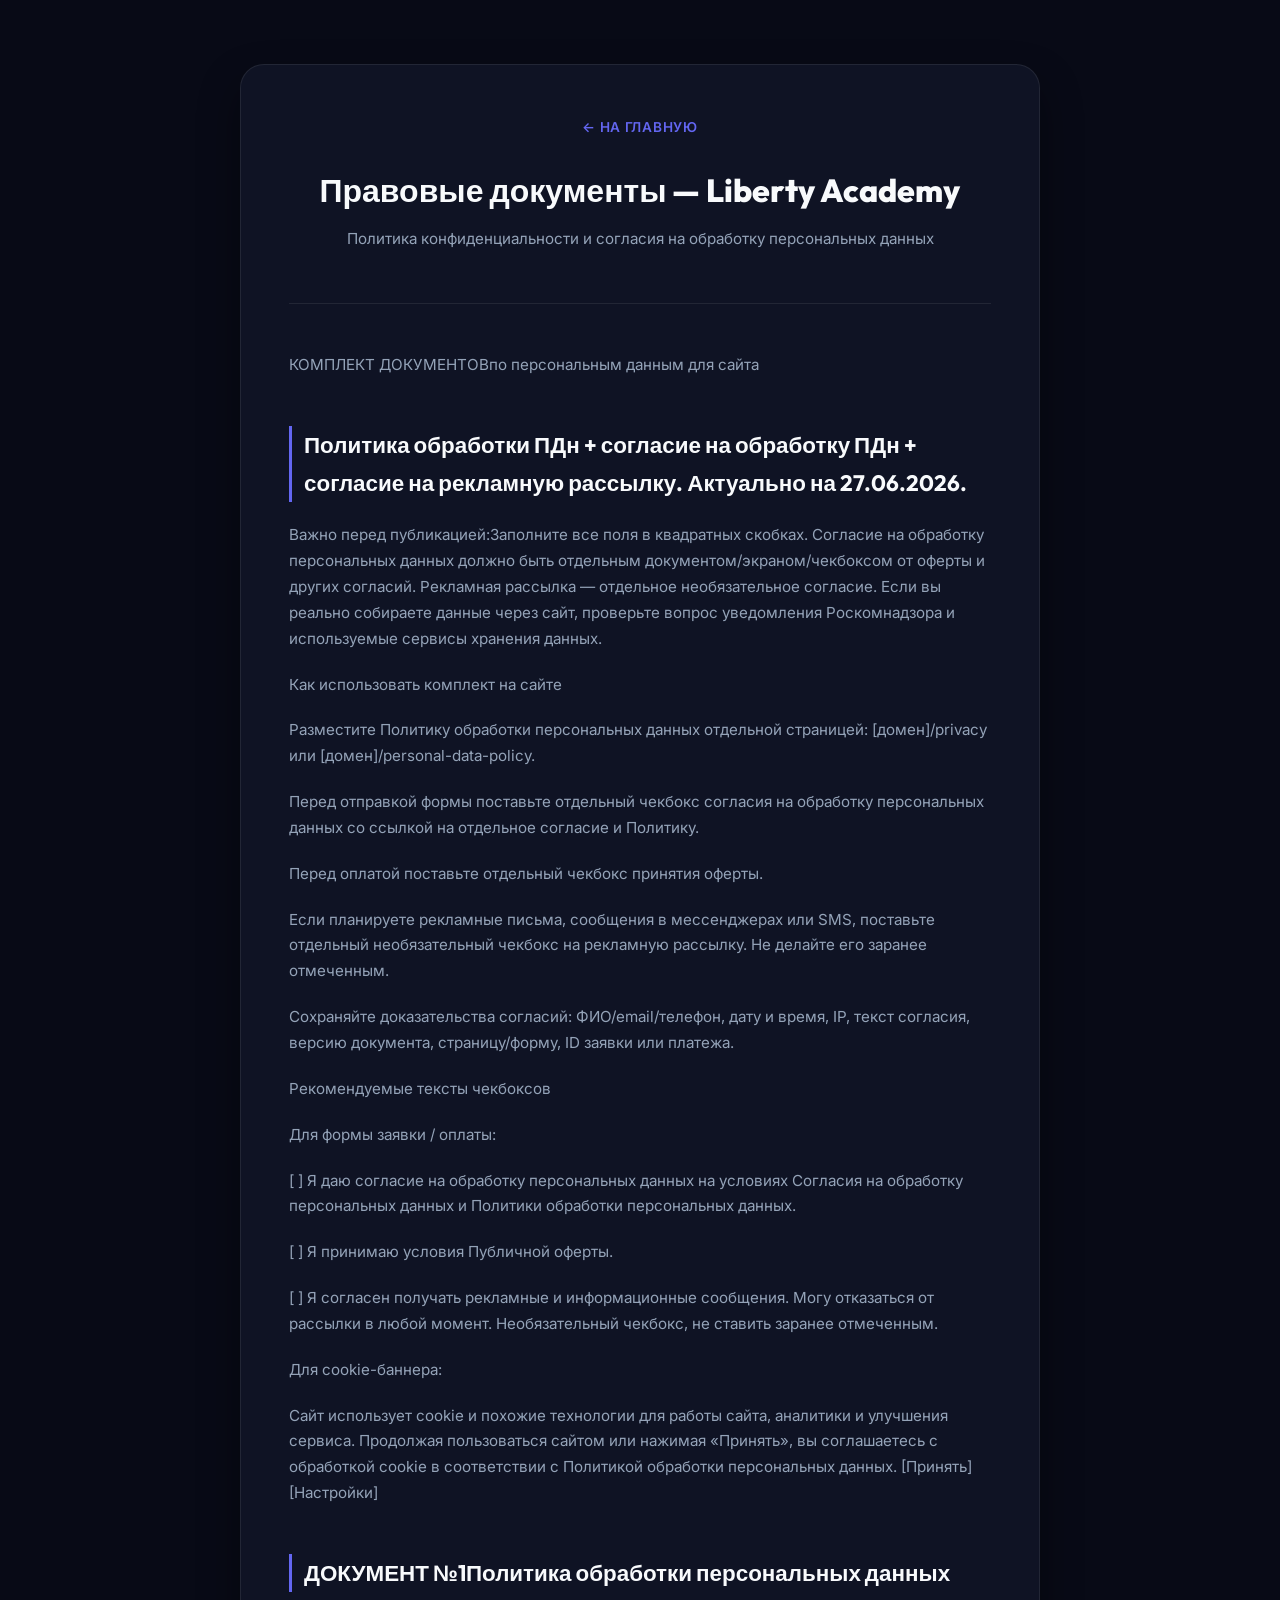
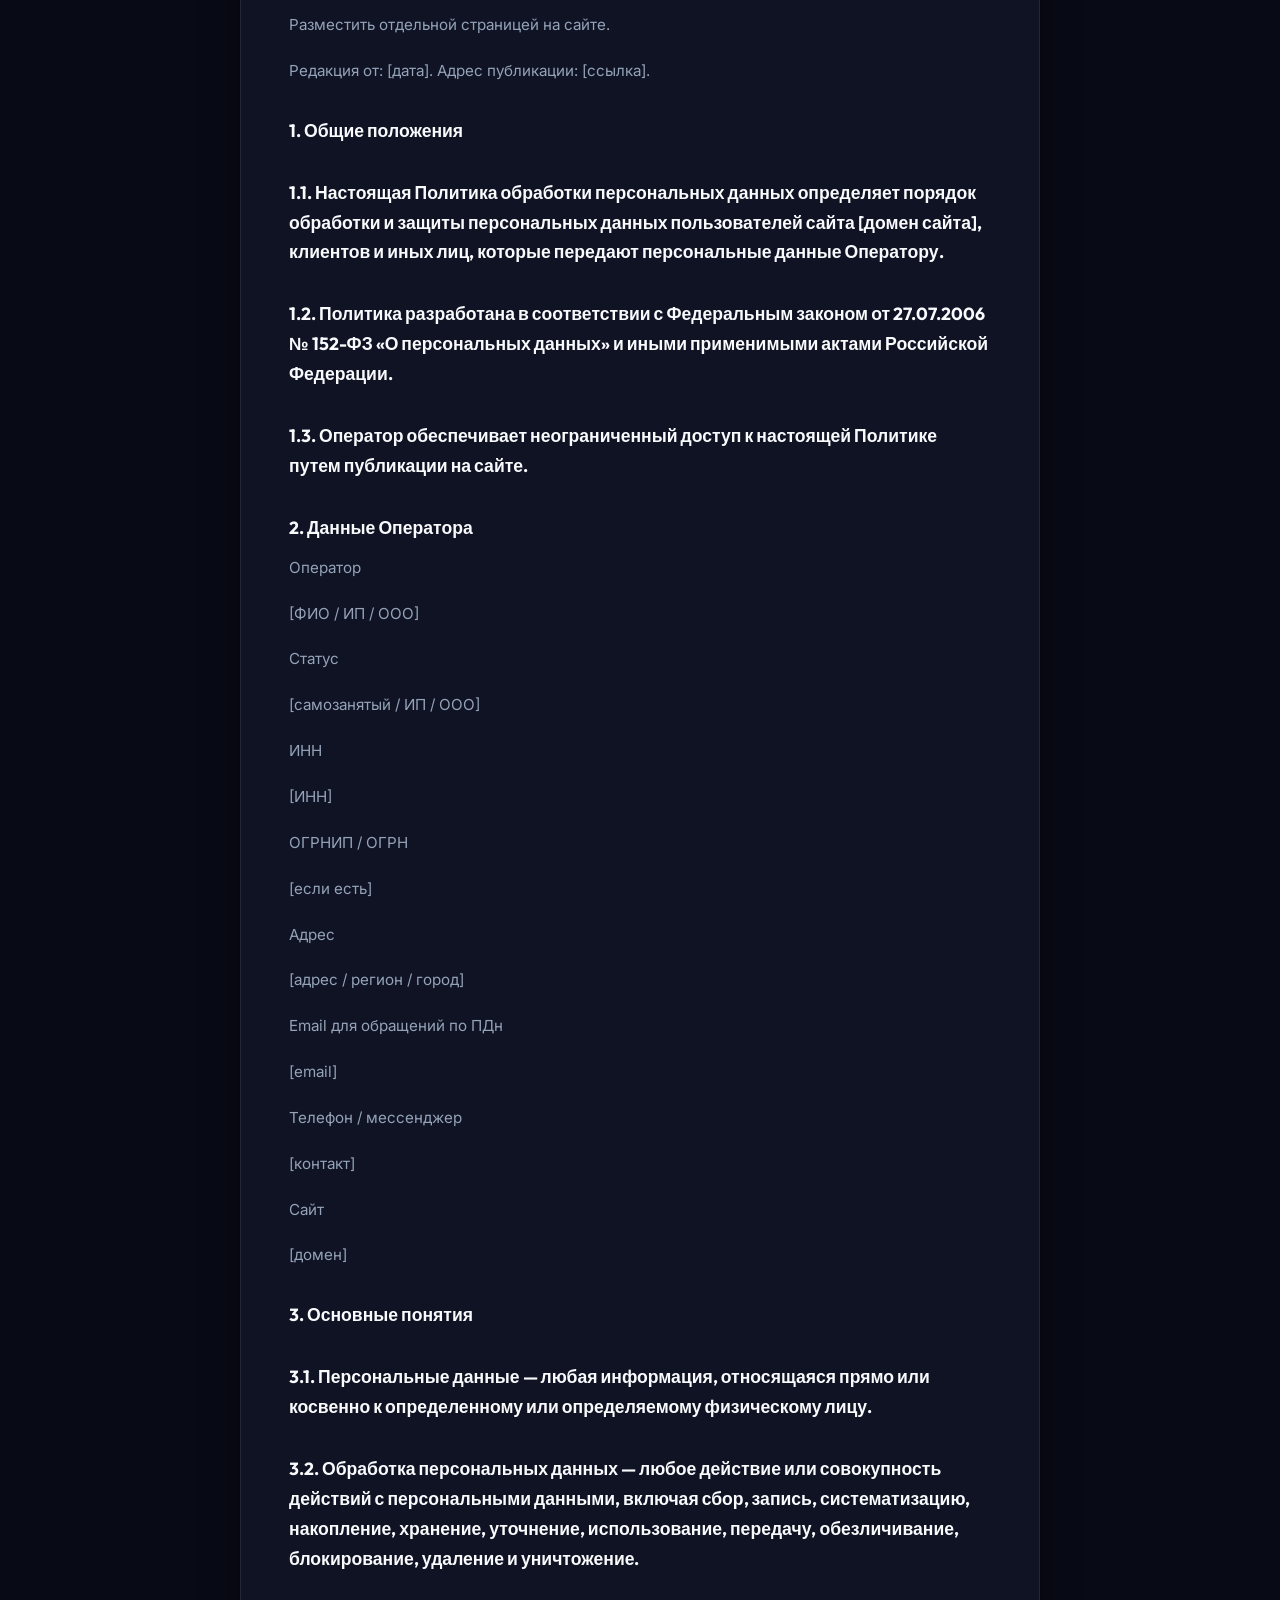
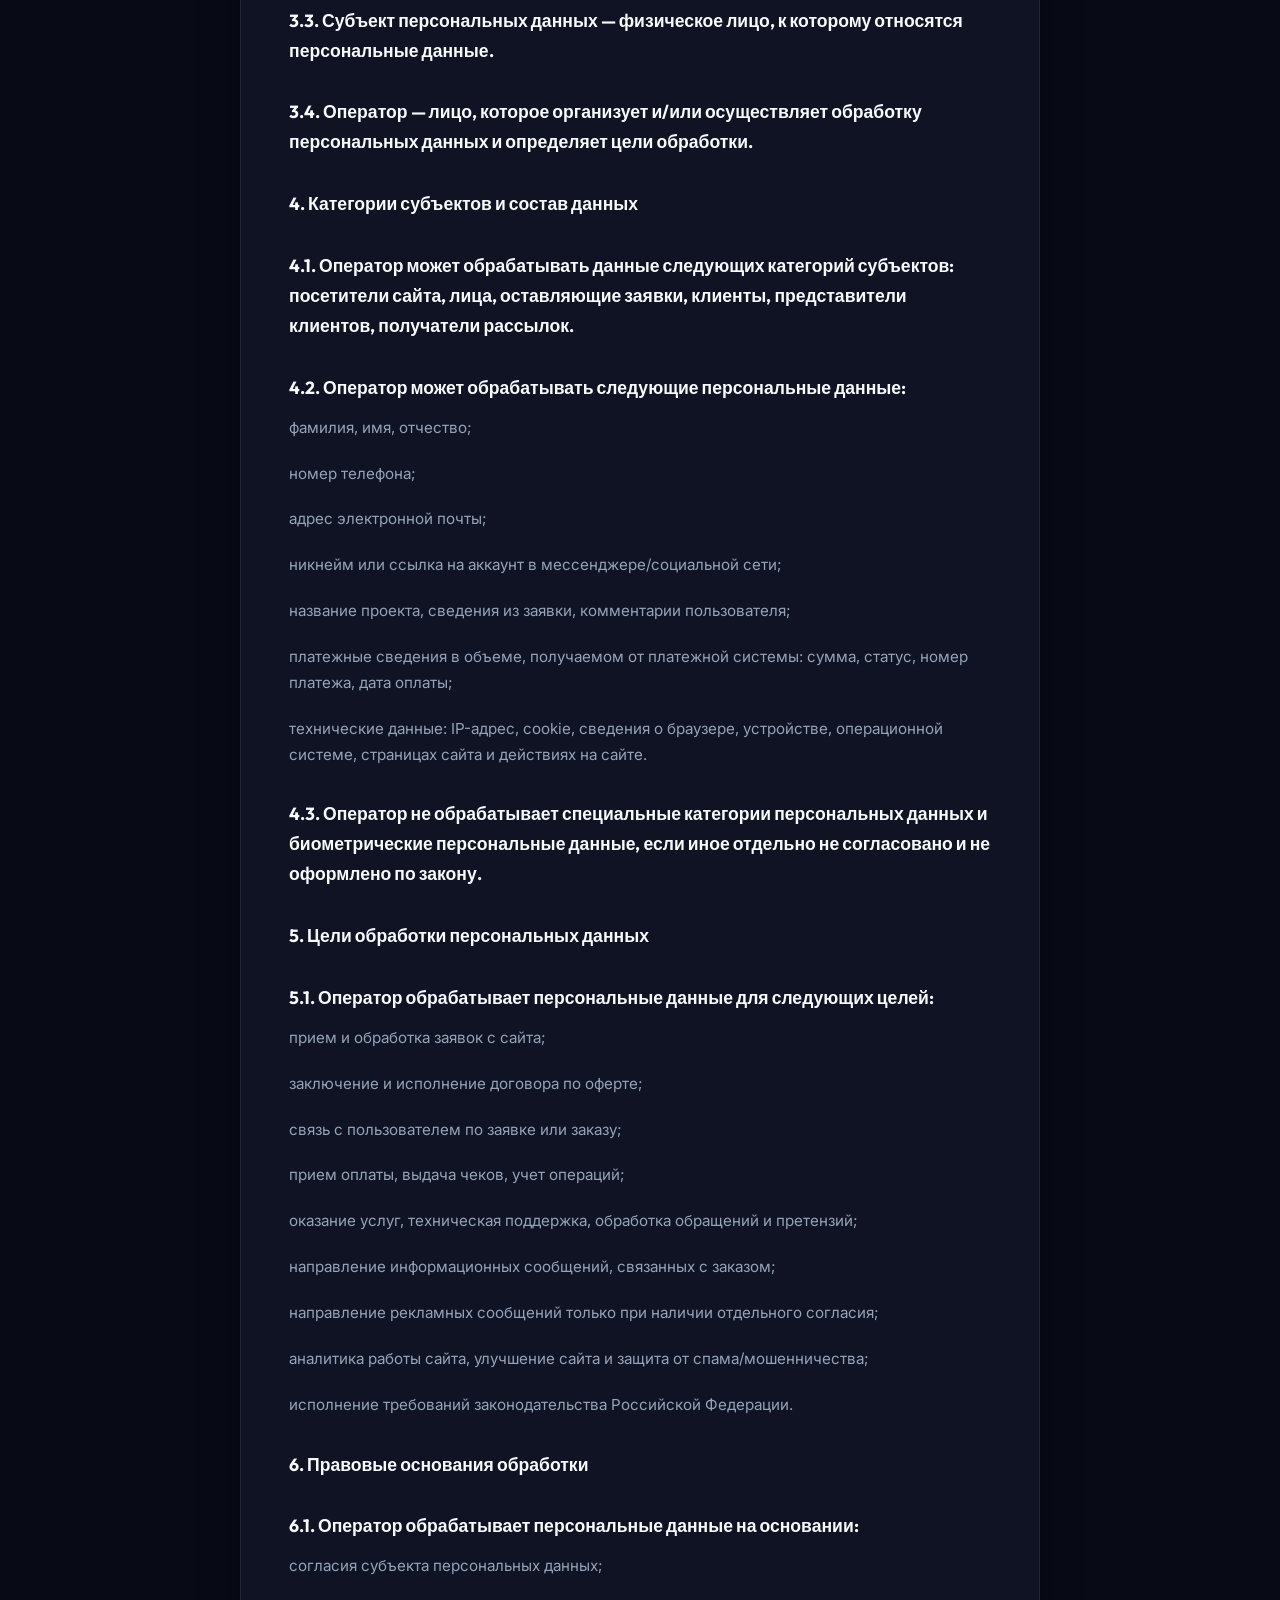
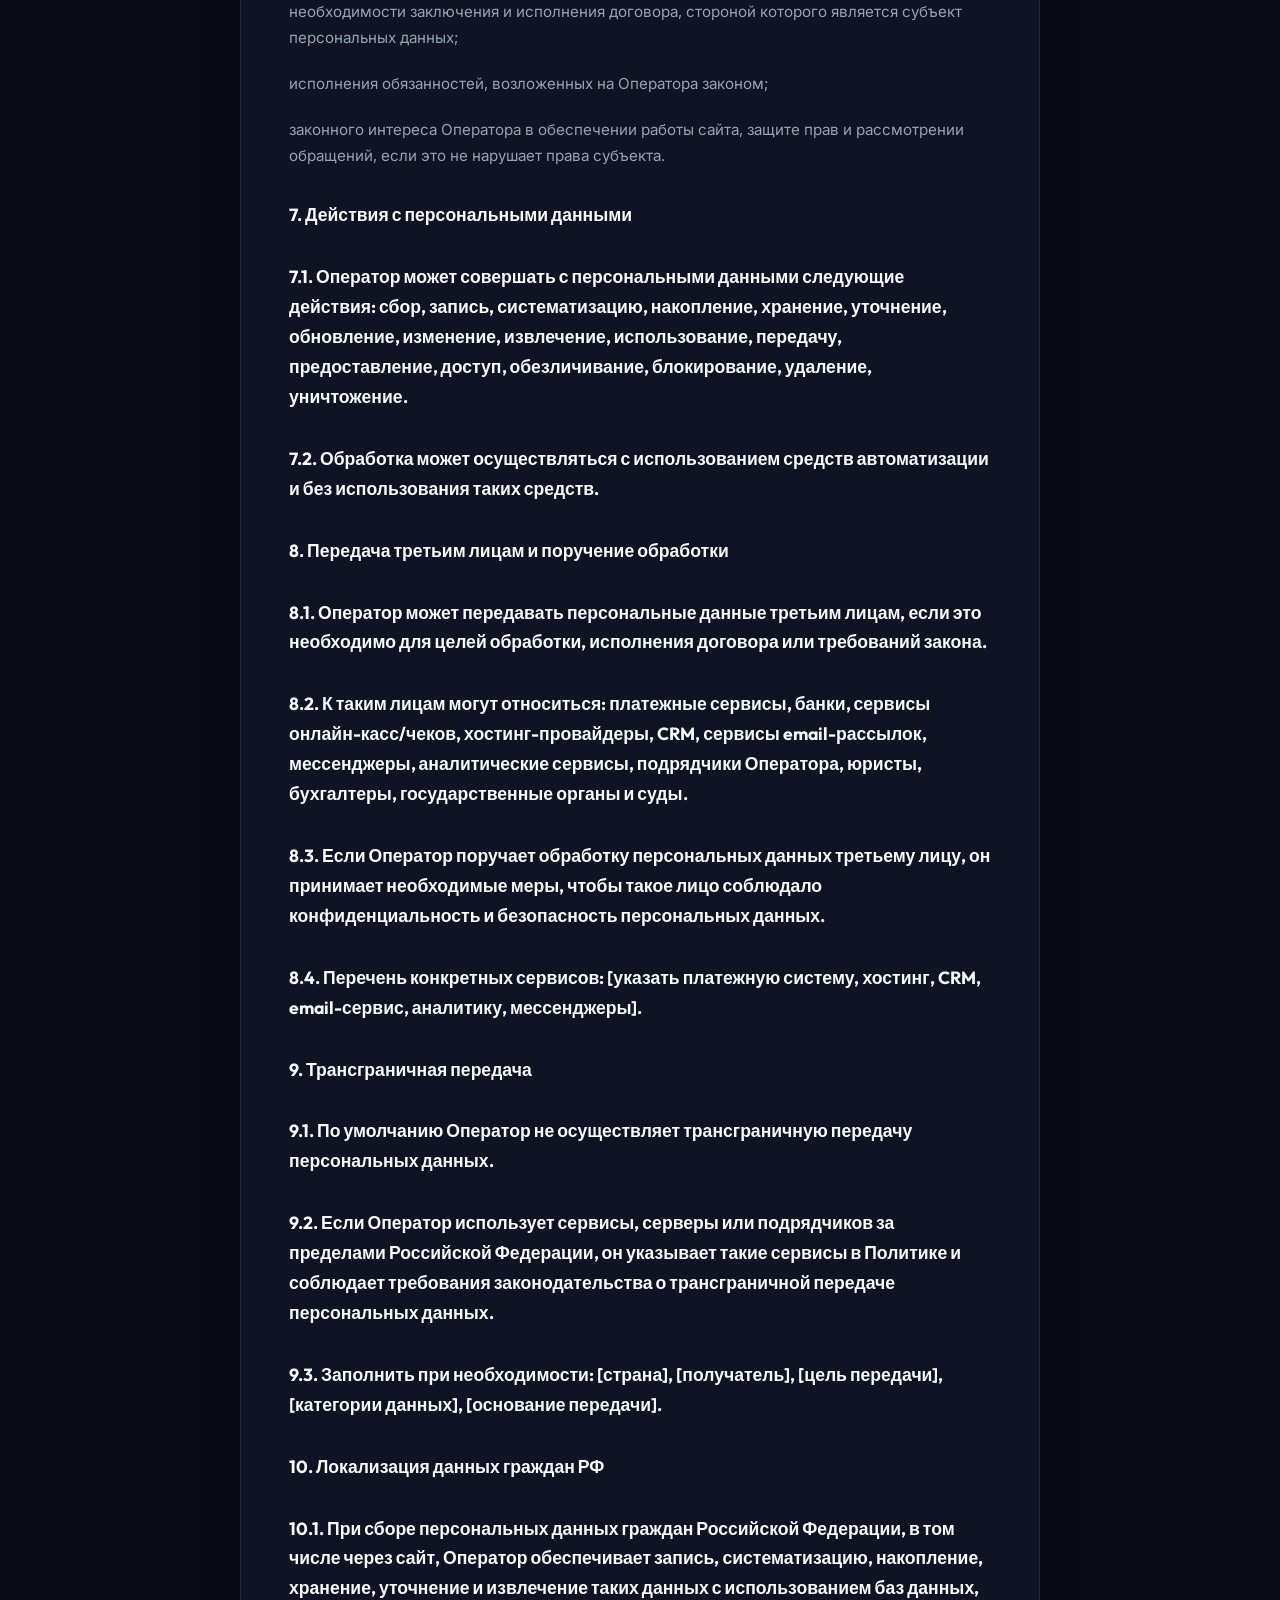
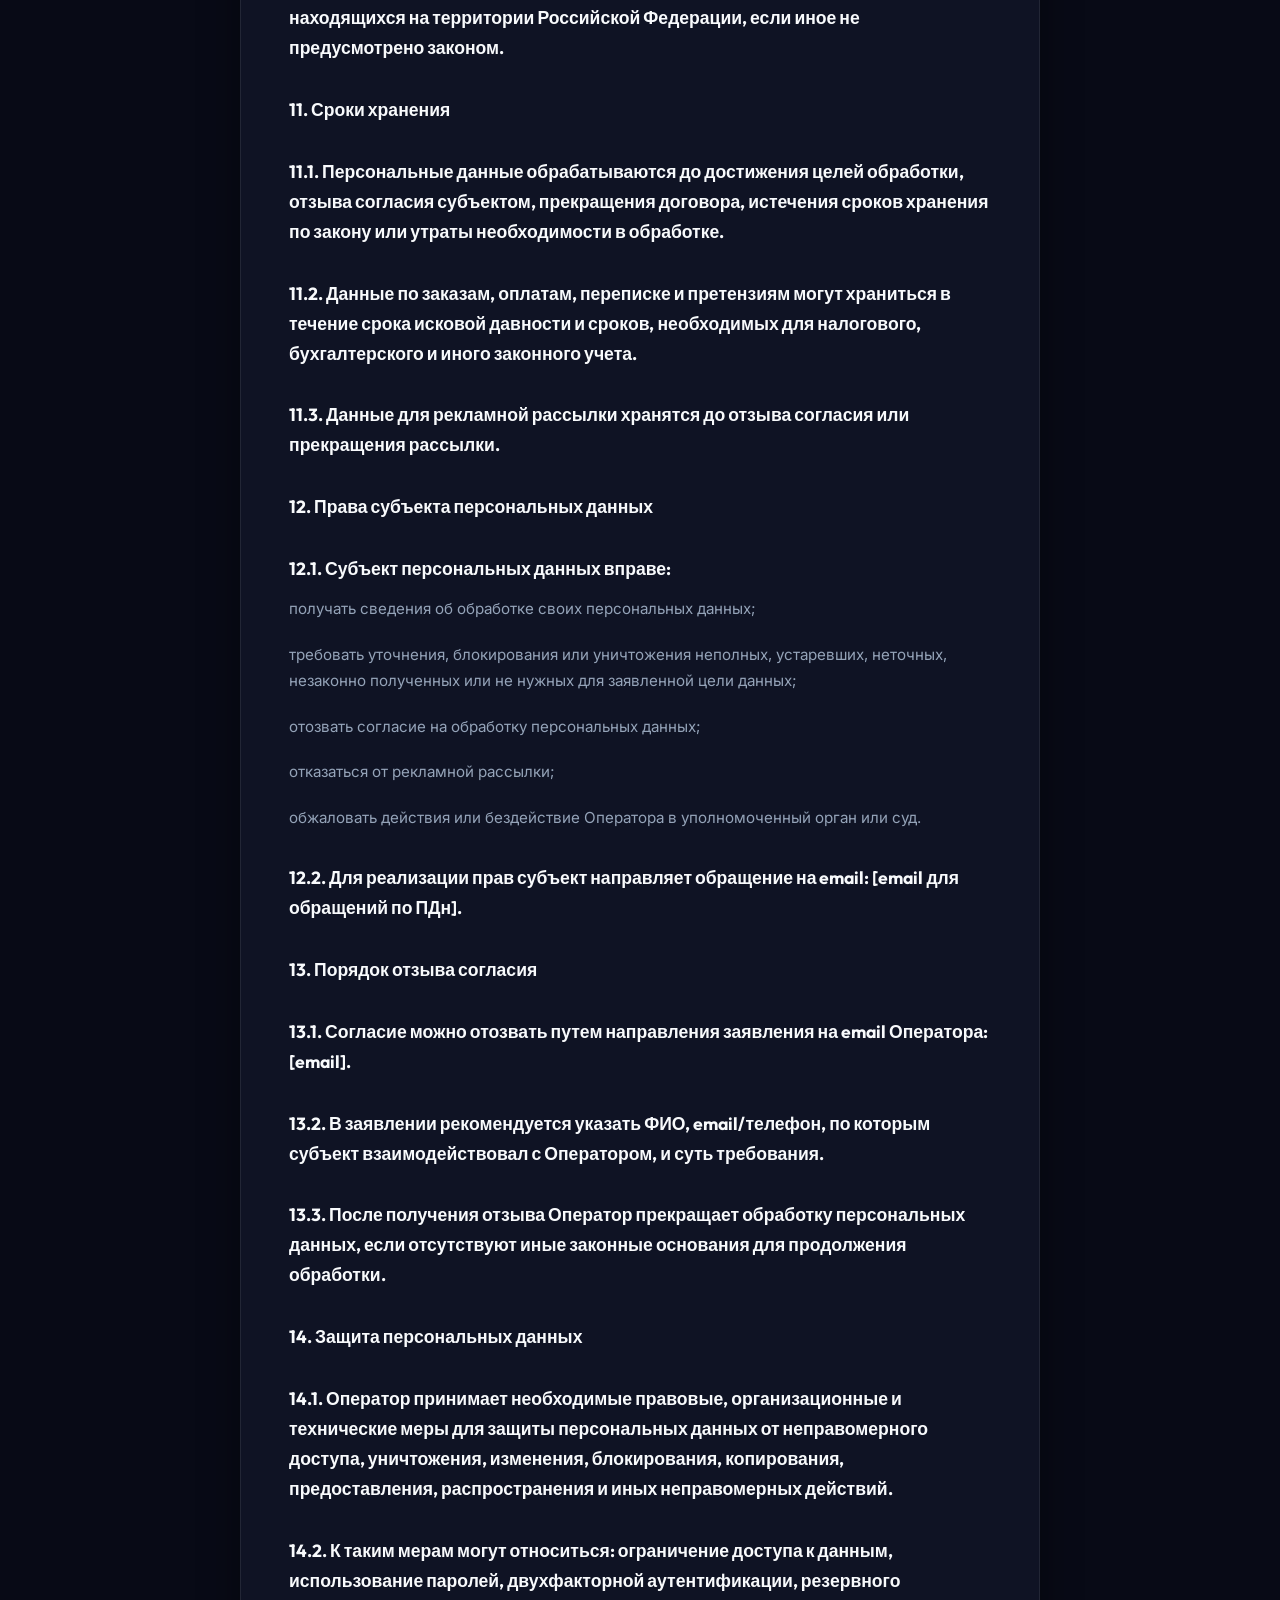
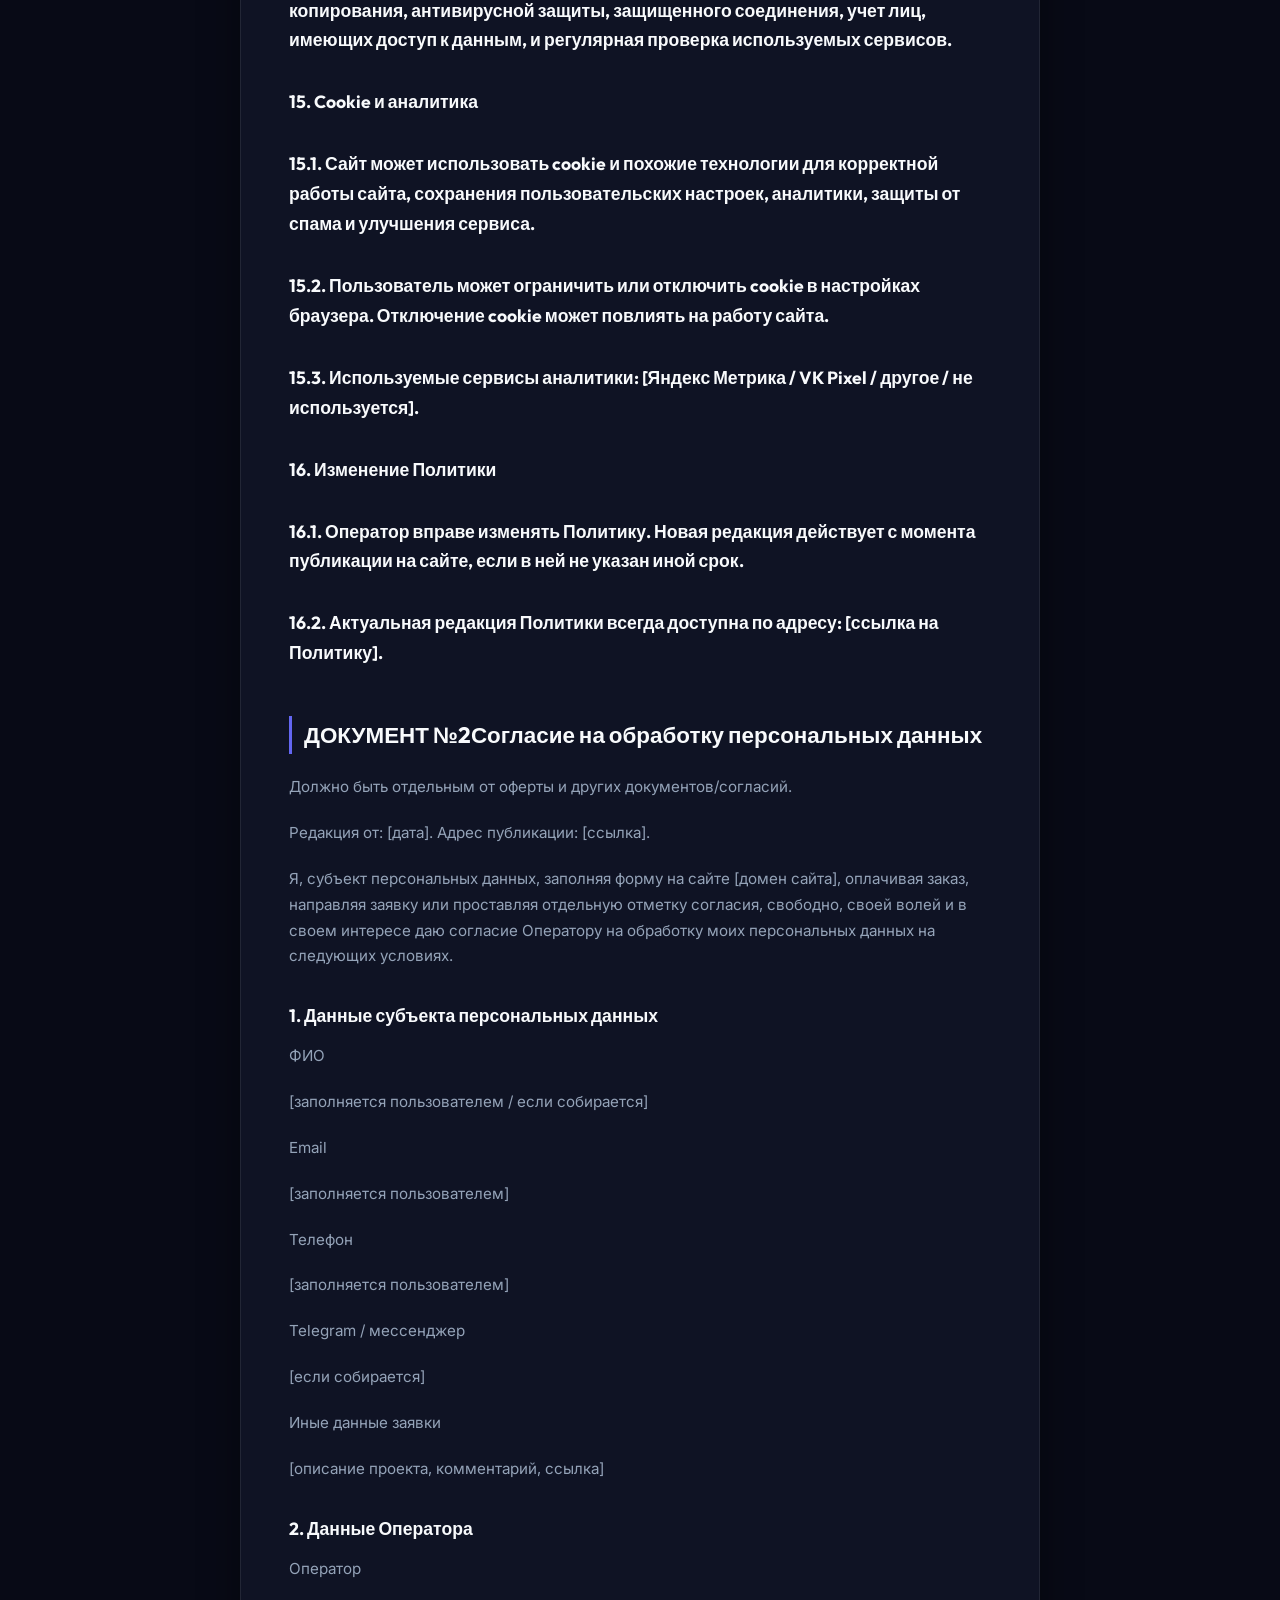
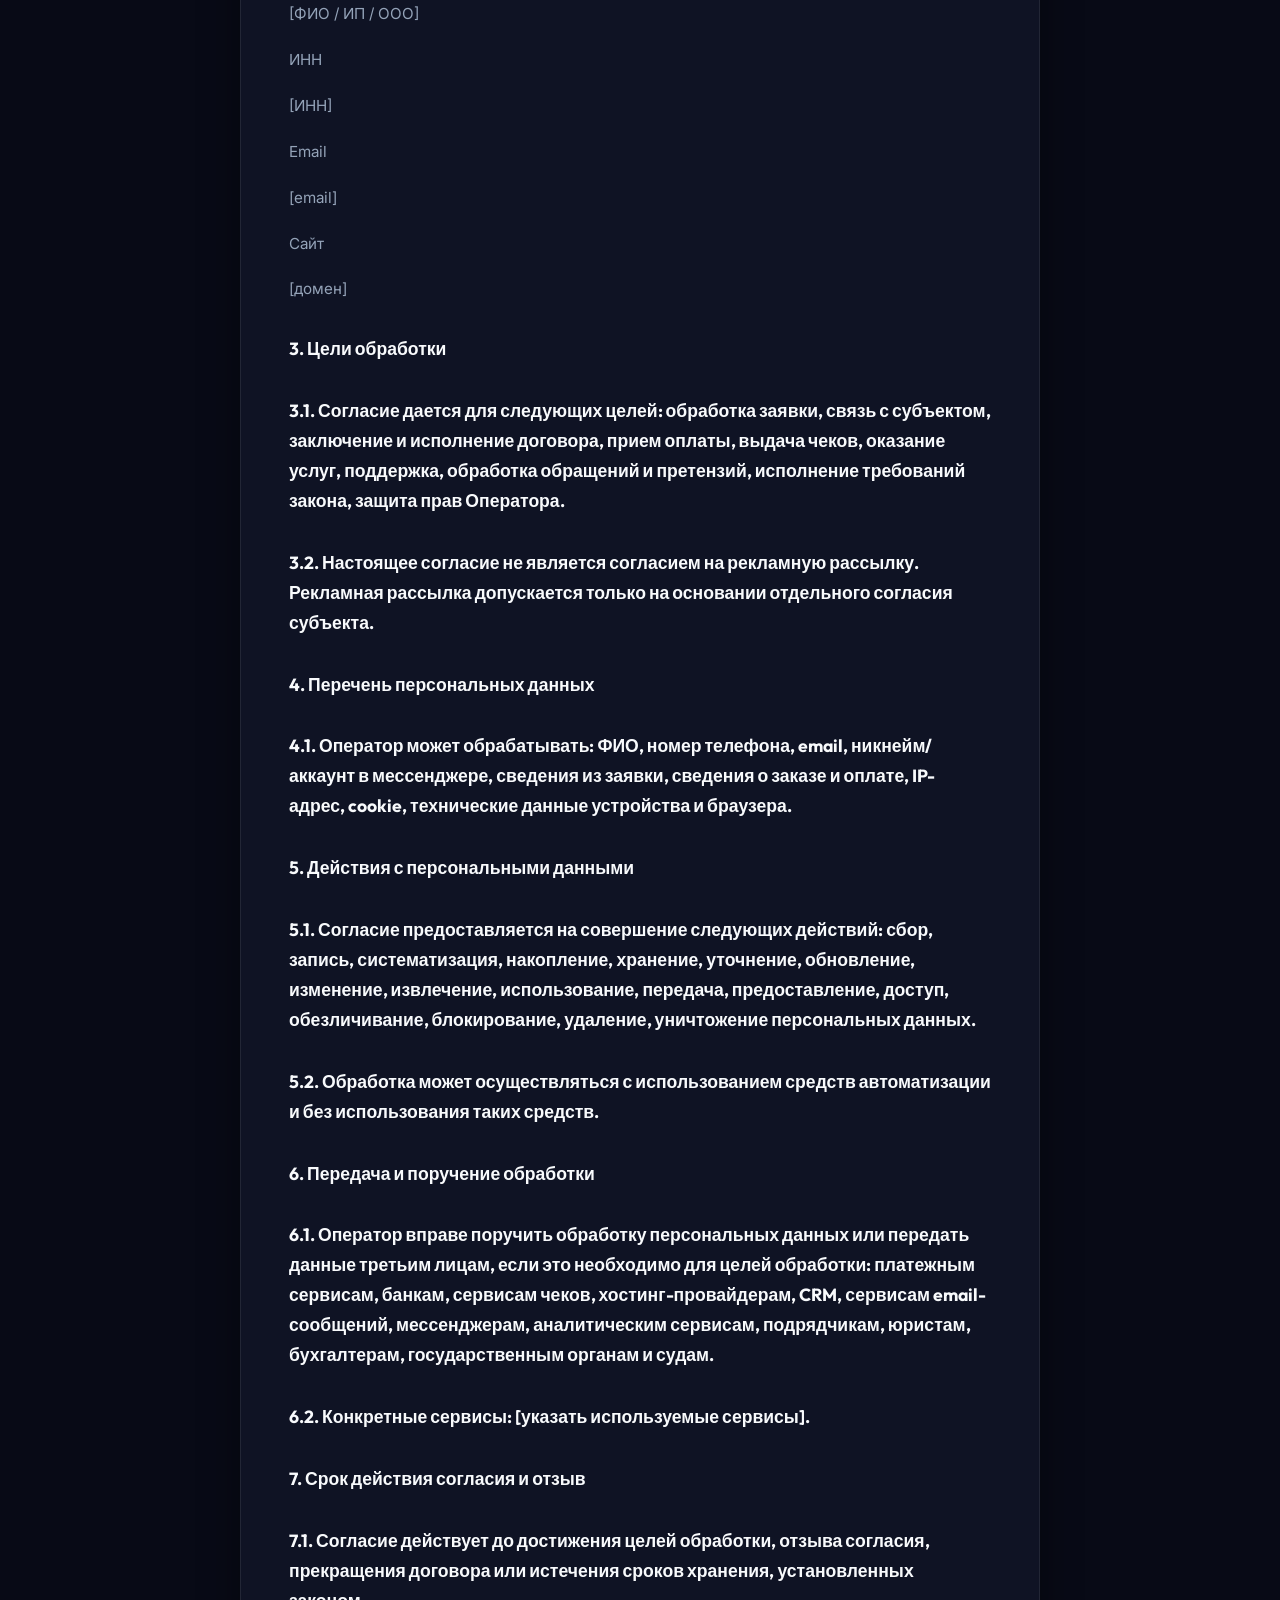
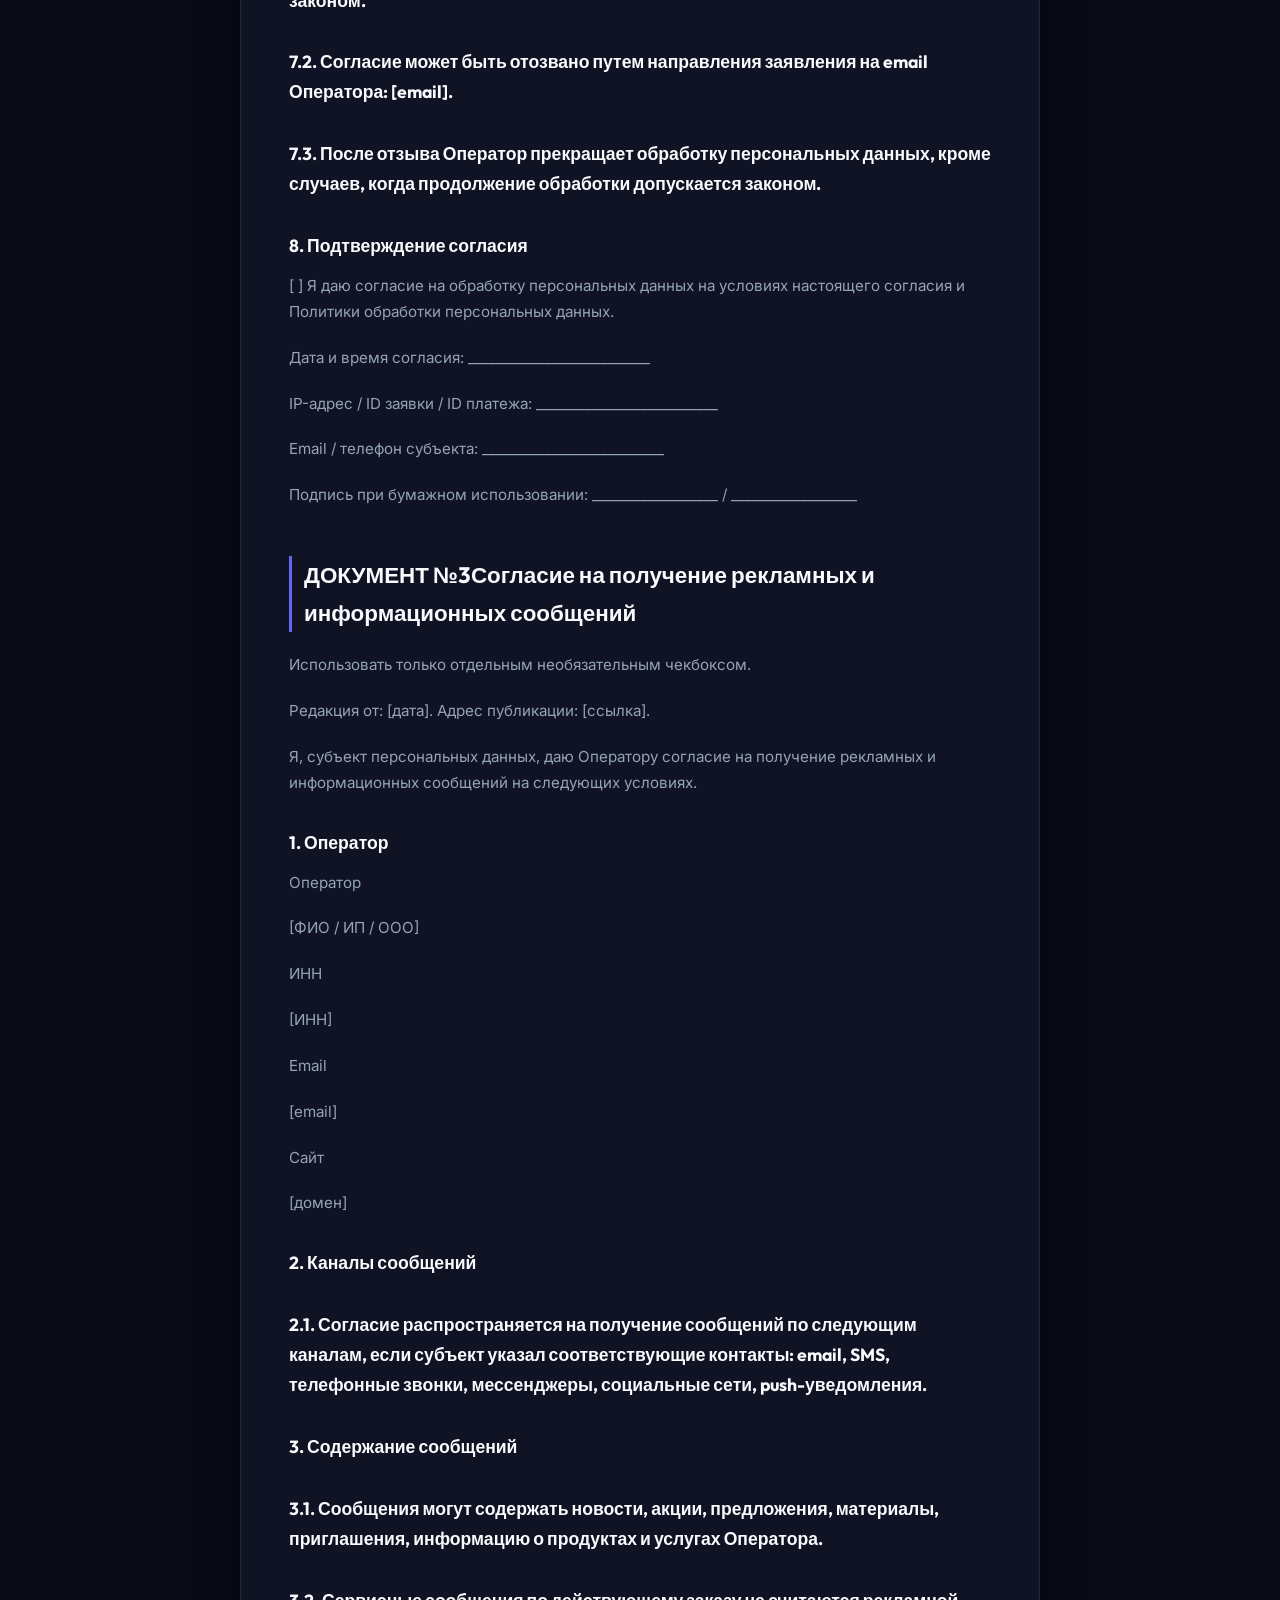
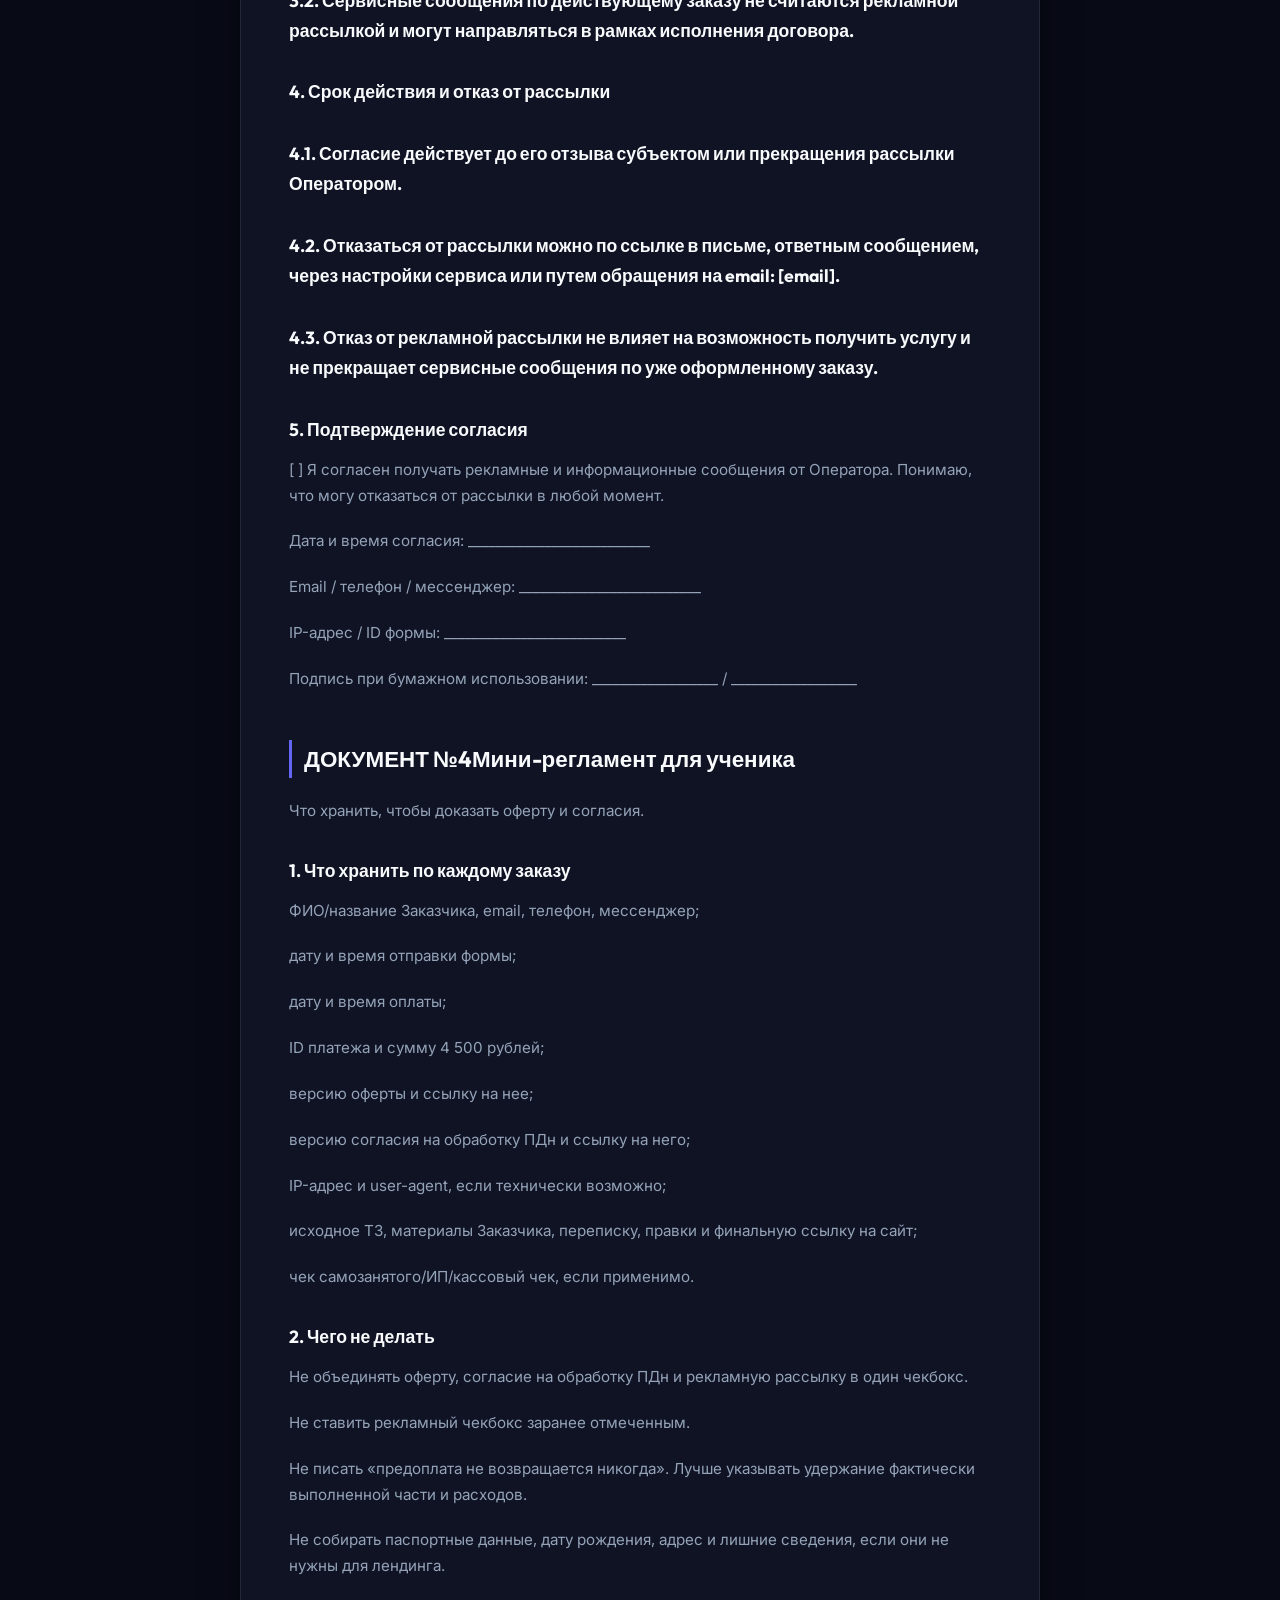
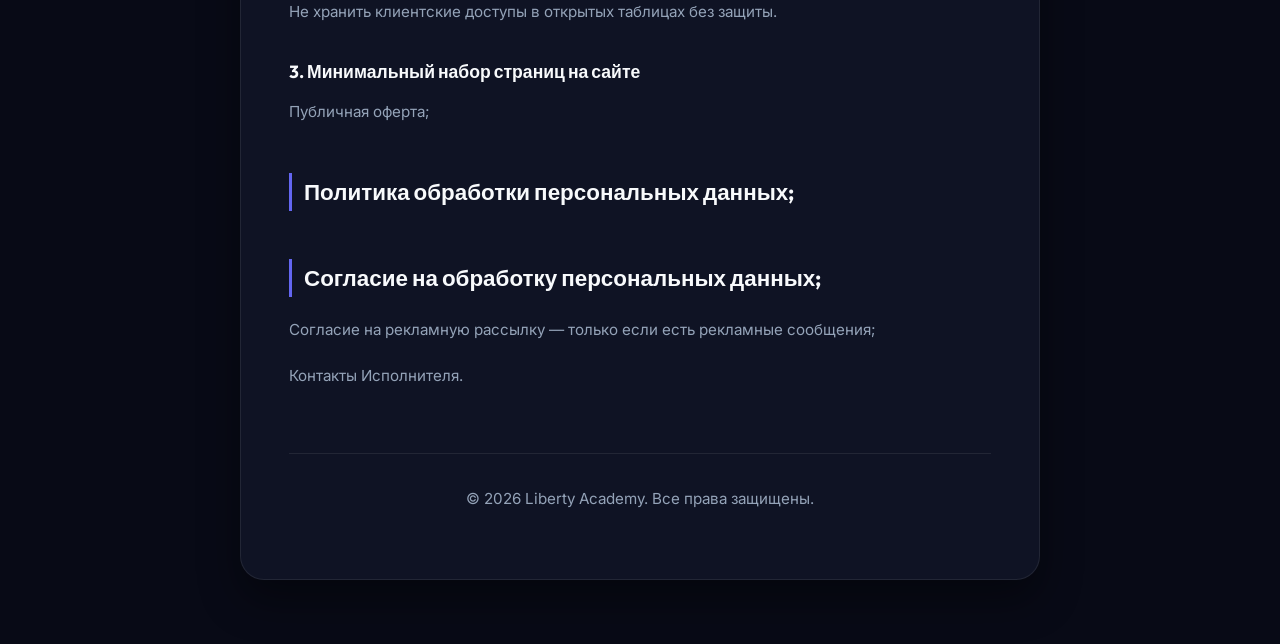
==== privacy.html @ 40277015 "Antigravity Team: Automatically generated, QA-tested, and Security-audited release" ====
<!DOCTYPE html>
<html lang="ru">
<head>
    <meta charset="UTF-8">
    <meta name="viewport" content="width=device-width, initial-scale=1.0">
    <title>Политика конфиденциальности и согласия | MIKA</title>
    <link rel="preconnect" href="https://fonts.googleapis.com">
    <link rel="preconnect" href="https://fonts.gstatic.com" crossorigin>
    <link href="https://fonts.googleapis.com/css2?family=Inter:wght@300;400;500;600;700&family=Outfit:wght@400;500;600;700;800&display=swap" rel="stylesheet">
    <style>
        :root {
            --bg: #080a16;
            --surface: #0f1324;
            --primary: #6366f1;
            --ink: #f8fafc;
            --muted: #94a3b8;
            --border: rgba(255, 255, 255, 0.08);
        }
        
        * {
            box-sizing: border-box;
            margin: 0;
            padding: 0;
        }
        
        body {
            background-color: var(--bg);
            color: var(--ink);
            font-family: 'Inter', sans-serif;
            line-height: 1.7;
            padding: 4rem 2rem;
        }
        
        .privacy-container {
            max-width: 800px;
            margin: 0 auto;
            background: var(--surface);
            border: 1px solid var(--border);
            border-radius: 24px;
            padding: 3rem;
            box-shadow: 0 20px 40px rgba(0,0,0,0.4);
        }
        
        header {
            margin-bottom: 3rem;
            border-bottom: 1px solid var(--border);
            padding-bottom: 2rem;
            text-align: center;
        }
        
        .back-btn {
            display: inline-block;
            color: var(--primary);
            text-decoration: none;
            font-size: 0.85rem;
            font-weight: 600;
            margin-bottom: 1.5rem;
            text-transform: uppercase;
            letter-spacing: 0.05em;
        }
        
        .back-btn:hover {
            text-decoration: underline;
        }
        
        h1 {
            font-family: 'Outfit', sans-serif;
            font-size: 2rem;
            font-weight: 800;
            color: var(--ink);
            margin-bottom: 0.5rem;
        }
        
        h2 {
            font-family: 'Outfit', sans-serif;
            font-size: 1.4rem;
            font-weight: 700;
            color: var(--ink);
            margin-top: 3rem;
            margin-bottom: 1.25rem;
            border-left: 3px solid var(--primary);
            padding-left: 0.75rem;
        }
        
        h3 {
            font-family: 'Outfit', sans-serif;
            font-size: 1.1rem;
            font-weight: 700;
            color: var(--ink);
            margin-top: 2rem;
            margin-bottom: 0.75rem;
        }
        
        p {
            font-size: 0.95rem;
            color: var(--muted);
            margin-bottom: 1.25rem;
        }
        
        ul {
            margin-left: 1.5rem;
            margin-bottom: 1.5rem;
            color: var(--muted);
            font-size: 0.95rem;
        }
        
        li {
            margin-bottom: 0.5rem;
        }
        
        footer {
            margin-top: 4rem;
            border-top: 1px solid var(--border);
            padding-top: 2rem;
            text-align: center;
            font-size: 0.8rem;
            color: var(--muted);
        }
    </style>
</head>
<body>
    <div class="privacy-container">
        <header>
            <a href="index.html" class="back-btn">← На главную</a>
            <h1>Правовые документы — Liberty Academy</h1>
            <p>Политика конфиденциальности и согласия на обработку персональных данных</p>
        </header>
        
        <main>
            <p>КОМПЛЕКТ ДОКУМЕНТОВпо персональным данным для сайта</p>
<h2>Политика обработки ПДн + согласие на обработку ПДн + согласие на рекламную рассылку. Актуально на 27.06.2026.</h2>
<p>Важно перед публикацией:Заполните все поля в квадратных скобках. Согласие на обработку персональных данных должно быть отдельным документом/экраном/чекбоксом от оферты и других согласий. Рекламная рассылка — отдельное необязательное согласие. Если вы реально собираете данные через сайт, проверьте вопрос уведомления Роскомнадзора и используемые сервисы хранения данных.</p>
<p>Как использовать комплект на сайте</p>
<p>Разместите Политику обработки персональных данных отдельной страницей: [домен]/privacy или [домен]/personal-data-policy.</p>
<p>Перед отправкой формы поставьте отдельный чекбокс согласия на обработку персональных данных со ссылкой на отдельное согласие и Политику.</p>
<p>Перед оплатой поставьте отдельный чекбокс принятия оферты.</p>
<p>Если планируете рекламные письма, сообщения в мессенджерах или SMS, поставьте отдельный необязательный чекбокс на рекламную рассылку. Не делайте его заранее отмеченным.</p>
<p>Сохраняйте доказательства согласий: ФИО/email/телефон, дату и время, IP, текст согласия, версию документа, страницу/форму, ID заявки или платежа.</p>
<p>Рекомендуемые тексты чекбоксов</p>
<p>Для формы заявки / оплаты:</p>
<p>[ ] Я даю согласие на обработку персональных данных на условиях Согласия на обработку персональных данных и Политики обработки персональных данных.</p>
<p>[ ] Я принимаю условия Публичной оферты.</p>
<p>[ ] Я согласен получать рекламные и информационные сообщения. Могу отказаться от рассылки в любой момент. Необязательный чекбокс, не ставить заранее отмеченным.</p>
<p>Для cookie-баннера:</p>
<p>Сайт использует cookie и похожие технологии для работы сайта, аналитики и улучшения сервиса. Продолжая пользоваться сайтом или нажимая «Принять», вы соглашаетесь с обработкой cookie в соответствии с Политикой обработки персональных данных. [Принять] [Настройки]</p>
<h2>ДОКУМЕНТ №1Политика обработки персональных данных</h2>
<p>Разместить отдельной страницей на сайте.</p>
<p>Редакция от: [дата]. Адрес публикации: [ссылка].</p>
<h3>1. Общие положения</h3>
<h3>1.1. Настоящая Политика обработки персональных данных определяет порядок обработки и защиты персональных данных пользователей сайта [домен сайта], клиентов и иных лиц, которые передают персональные данные Оператору.</h3>
<h3>1.2. Политика разработана в соответствии с Федеральным законом от 27.07.2006 № 152-ФЗ «О персональных данных» и иными применимыми актами Российской Федерации.</h3>
<h3>1.3. Оператор обеспечивает неограниченный доступ к настоящей Политике путем публикации на сайте.</h3>
<h3>2. Данные Оператора</h3>
<p>Оператор</p>
<p>[ФИО / ИП / ООО]</p>
<p>Статус</p>
<p>[самозанятый / ИП / ООО]</p>
<p>ИНН</p>
<p>[ИНН]</p>
<p>ОГРНИП / ОГРН</p>
<p>[если есть]</p>
<p>Адрес</p>
<p>[адрес / регион / город]</p>
<p>Email для обращений по ПДн</p>
<p>[email]</p>
<p>Телефон / мессенджер</p>
<p>[контакт]</p>
<p>Сайт</p>
<p>[домен]</p>
<h3>3. Основные понятия</h3>
<h3>3.1. Персональные данные — любая информация, относящаяся прямо или косвенно к определенному или определяемому физическому лицу.</h3>
<h3>3.2. Обработка персональных данных — любое действие или совокупность действий с персональными данными, включая сбор, запись, систематизацию, накопление, хранение, уточнение, использование, передачу, обезличивание, блокирование, удаление и уничтожение.</h3>
<h3>3.3. Субъект персональных данных — физическое лицо, к которому относятся персональные данные.</h3>
<h3>3.4. Оператор — лицо, которое организует и/или осуществляет обработку персональных данных и определяет цели обработки.</h3>
<h3>4. Категории субъектов и состав данных</h3>
<h3>4.1. Оператор может обрабатывать данные следующих категорий субъектов: посетители сайта, лица, оставляющие заявки, клиенты, представители клиентов, получатели рассылок.</h3>
<h3>4.2. Оператор может обрабатывать следующие персональные данные:</h3>
<p>фамилия, имя, отчество;</p>
<p>номер телефона;</p>
<p>адрес электронной почты;</p>
<p>никнейм или ссылка на аккаунт в мессенджере/социальной сети;</p>
<p>название проекта, сведения из заявки, комментарии пользователя;</p>
<p>платежные сведения в объеме, получаемом от платежной системы: сумма, статус, номер платежа, дата оплаты;</p>
<p>технические данные: IP-адрес, cookie, сведения о браузере, устройстве, операционной системе, страницах сайта и действиях на сайте.</p>
<h3>4.3. Оператор не обрабатывает специальные категории персональных данных и биометрические персональные данные, если иное отдельно не согласовано и не оформлено по закону.</h3>
<h3>5. Цели обработки персональных данных</h3>
<h3>5.1. Оператор обрабатывает персональные данные для следующих целей:</h3>
<p>прием и обработка заявок с сайта;</p>
<p>заключение и исполнение договора по оферте;</p>
<p>связь с пользователем по заявке или заказу;</p>
<p>прием оплаты, выдача чеков, учет операций;</p>
<p>оказание услуг, техническая поддержка, обработка обращений и претензий;</p>
<p>направление информационных сообщений, связанных с заказом;</p>
<p>направление рекламных сообщений только при наличии отдельного согласия;</p>
<p>аналитика работы сайта, улучшение сайта и защита от спама/мошенничества;</p>
<p>исполнение требований законодательства Российской Федерации.</p>
<h3>6. Правовые основания обработки</h3>
<h3>6.1. Оператор обрабатывает персональные данные на основании:</h3>
<p>согласия субъекта персональных данных;</p>
<p>необходимости заключения и исполнения договора, стороной которого является субъект персональных данных;</p>
<p>исполнения обязанностей, возложенных на Оператора законом;</p>
<p>законного интереса Оператора в обеспечении работы сайта, защите прав и рассмотрении обращений, если это не нарушает права субъекта.</p>
<h3>7. Действия с персональными данными</h3>
<h3>7.1. Оператор может совершать с персональными данными следующие действия: сбор, запись, систематизацию, накопление, хранение, уточнение, обновление, изменение, извлечение, использование, передачу, предоставление, доступ, обезличивание, блокирование, удаление, уничтожение.</h3>
<h3>7.2. Обработка может осуществляться с использованием средств автоматизации и без использования таких средств.</h3>
<h3>8. Передача третьим лицам и поручение обработки</h3>
<h3>8.1. Оператор может передавать персональные данные третьим лицам, если это необходимо для целей обработки, исполнения договора или требований закона.</h3>
<h3>8.2. К таким лицам могут относиться: платежные сервисы, банки, сервисы онлайн-касс/чеков, хостинг-провайдеры, CRM, сервисы email-рассылок, мессенджеры, аналитические сервисы, подрядчики Оператора, юристы, бухгалтеры, государственные органы и суды.</h3>
<h3>8.3. Если Оператор поручает обработку персональных данных третьему лицу, он принимает необходимые меры, чтобы такое лицо соблюдало конфиденциальность и безопасность персональных данных.</h3>
<h3>8.4. Перечень конкретных сервисов: [указать платежную систему, хостинг, CRM, email-сервис, аналитику, мессенджеры].</h3>
<h3>9. Трансграничная передача</h3>
<h3>9.1. По умолчанию Оператор не осуществляет трансграничную передачу персональных данных.</h3>
<h3>9.2. Если Оператор использует сервисы, серверы или подрядчиков за пределами Российской Федерации, он указывает такие сервисы в Политике и соблюдает требования законодательства о трансграничной передаче персональных данных.</h3>
<h3>9.3. Заполнить при необходимости: [страна], [получатель], [цель передачи], [категории данных], [основание передачи].</h3>
<h3>10. Локализация данных граждан РФ</h3>
<h3>10.1. При сборе персональных данных граждан Российской Федерации, в том числе через сайт, Оператор обеспечивает запись, систематизацию, накопление, хранение, уточнение и извлечение таких данных с использованием баз данных, находящихся на территории Российской Федерации, если иное не предусмотрено законом.</h3>
<h3>11. Сроки хранения</h3>
<h3>11.1. Персональные данные обрабатываются до достижения целей обработки, отзыва согласия субъектом, прекращения договора, истечения сроков хранения по закону или утраты необходимости в обработке.</h3>
<h3>11.2. Данные по заказам, оплатам, переписке и претензиям могут храниться в течение срока исковой давности и сроков, необходимых для налогового, бухгалтерского и иного законного учета.</h3>
<h3>11.3. Данные для рекламной рассылки хранятся до отзыва согласия или прекращения рассылки.</h3>
<h3>12. Права субъекта персональных данных</h3>
<h3>12.1. Субъект персональных данных вправе:</h3>
<p>получать сведения об обработке своих персональных данных;</p>
<p>требовать уточнения, блокирования или уничтожения неполных, устаревших, неточных, незаконно полученных или не нужных для заявленной цели данных;</p>
<p>отозвать согласие на обработку персональных данных;</p>
<p>отказаться от рекламной рассылки;</p>
<p>обжаловать действия или бездействие Оператора в уполномоченный орган или суд.</p>
<h3>12.2. Для реализации прав субъект направляет обращение на email: [email для обращений по ПДн].</h3>
<h3>13. Порядок отзыва согласия</h3>
<h3>13.1. Согласие можно отозвать путем направления заявления на email Оператора: [email].</h3>
<h3>13.2. В заявлении рекомендуется указать ФИО, email/телефон, по которым субъект взаимодействовал с Оператором, и суть требования.</h3>
<h3>13.3. После получения отзыва Оператор прекращает обработку персональных данных, если отсутствуют иные законные основания для продолжения обработки.</h3>
<h3>14. Защита персональных данных</h3>
<h3>14.1. Оператор принимает необходимые правовые, организационные и технические меры для защиты персональных данных от неправомерного доступа, уничтожения, изменения, блокирования, копирования, предоставления, распространения и иных неправомерных действий.</h3>
<h3>14.2. К таким мерам могут относиться: ограничение доступа к данным, использование паролей, двухфакторной аутентификации, резервного копирования, антивирусной защиты, защищенного соединения, учет лиц, имеющих доступ к данным, и регулярная проверка используемых сервисов.</h3>
<h3>15. Cookie и аналитика</h3>
<h3>15.1. Сайт может использовать cookie и похожие технологии для корректной работы сайта, сохранения пользовательских настроек, аналитики, защиты от спама и улучшения сервиса.</h3>
<h3>15.2. Пользователь может ограничить или отключить cookie в настройках браузера. Отключение cookie может повлиять на работу сайта.</h3>
<h3>15.3. Используемые сервисы аналитики: [Яндекс Метрика / VK Pixel / другое / не используется].</h3>
<h3>16. Изменение Политики</h3>
<h3>16.1. Оператор вправе изменять Политику. Новая редакция действует с момента публикации на сайте, если в ней не указан иной срок.</h3>
<h3>16.2. Актуальная редакция Политики всегда доступна по адресу: [ссылка на Политику].</h3>
<h2>ДОКУМЕНТ №2Согласие на обработку персональных данных</h2>
<p>Должно быть отдельным от оферты и других документов/согласий.</p>
<p>Редакция от: [дата]. Адрес публикации: [ссылка].</p>
<p>Я, субъект персональных данных, заполняя форму на сайте [домен сайта], оплачивая заказ, направляя заявку или проставляя отдельную отметку согласия, свободно, своей волей и в своем интересе даю согласие Оператору на обработку моих персональных данных на следующих условиях.</p>
<h3>1. Данные субъекта персональных данных</h3>
<p>ФИО</p>
<p>[заполняется пользователем / если собирается]</p>
<p>Email</p>
<p>[заполняется пользователем]</p>
<p>Телефон</p>
<p>[заполняется пользователем]</p>
<p>Telegram / мессенджер</p>
<p>[если собирается]</p>
<p>Иные данные заявки</p>
<p>[описание проекта, комментарий, ссылка]</p>
<h3>2. Данные Оператора</h3>
<p>Оператор</p>
<p>[ФИО / ИП / ООО]</p>
<p>ИНН</p>
<p>[ИНН]</p>
<p>Email</p>
<p>[email]</p>
<p>Сайт</p>
<p>[домен]</p>
<h3>3. Цели обработки</h3>
<h3>3.1. Согласие дается для следующих целей: обработка заявки, связь с субъектом, заключение и исполнение договора, прием оплаты, выдача чеков, оказание услуг, поддержка, обработка обращений и претензий, исполнение требований закона, защита прав Оператора.</h3>
<h3>3.2. Настоящее согласие не является согласием на рекламную рассылку. Рекламная рассылка допускается только на основании отдельного согласия субъекта.</h3>
<h3>4. Перечень персональных данных</h3>
<h3>4.1. Оператор может обрабатывать: ФИО, номер телефона, email, никнейм/аккаунт в мессенджере, сведения из заявки, сведения о заказе и оплате, IP-адрес, cookie, технические данные устройства и браузера.</h3>
<h3>5. Действия с персональными данными</h3>
<h3>5.1. Согласие предоставляется на совершение следующих действий: сбор, запись, систематизация, накопление, хранение, уточнение, обновление, изменение, извлечение, использование, передача, предоставление, доступ, обезличивание, блокирование, удаление, уничтожение персональных данных.</h3>
<h3>5.2. Обработка может осуществляться с использованием средств автоматизации и без использования таких средств.</h3>
<h3>6. Передача и поручение обработки</h3>
<h3>6.1. Оператор вправе поручить обработку персональных данных или передать данные третьим лицам, если это необходимо для целей обработки: платежным сервисам, банкам, сервисам чеков, хостинг-провайдерам, CRM, сервисам email-сообщений, мессенджерам, аналитическим сервисам, подрядчикам, юристам, бухгалтерам, государственным органам и судам.</h3>
<h3>6.2. Конкретные сервисы: [указать используемые сервисы].</h3>
<h3>7. Срок действия согласия и отзыв</h3>
<h3>7.1. Согласие действует до достижения целей обработки, отзыва согласия, прекращения договора или истечения сроков хранения, установленных законом.</h3>
<h3>7.2. Согласие может быть отозвано путем направления заявления на email Оператора: [email].</h3>
<h3>7.3. После отзыва Оператор прекращает обработку персональных данных, кроме случаев, когда продолжение обработки допускается законом.</h3>
<h3>8. Подтверждение согласия</h3>
<p>[ ] Я даю согласие на обработку персональных данных на условиях настоящего согласия и Политики обработки персональных данных.</p>
<p>Дата и время согласия: __________________________</p>
<p>IP-адрес / ID заявки / ID платежа: __________________________</p>
<p>Email / телефон субъекта: __________________________</p>
<p>Подпись при бумажном использовании: __________________ / __________________</p>
<h2>ДОКУМЕНТ №3Согласие на получение рекламных и информационных сообщений</h2>
<p>Использовать только отдельным необязательным чекбоксом.</p>
<p>Редакция от: [дата]. Адрес публикации: [ссылка].</p>
<p>Я, субъект персональных данных, даю Оператору согласие на получение рекламных и информационных сообщений на следующих условиях.</p>
<h3>1. Оператор</h3>
<p>Оператор</p>
<p>[ФИО / ИП / ООО]</p>
<p>ИНН</p>
<p>[ИНН]</p>
<p>Email</p>
<p>[email]</p>
<p>Сайт</p>
<p>[домен]</p>
<h3>2. Каналы сообщений</h3>
<h3>2.1. Согласие распространяется на получение сообщений по следующим каналам, если субъект указал соответствующие контакты: email, SMS, телефонные звонки, мессенджеры, социальные сети, push-уведомления.</h3>
<h3>3. Содержание сообщений</h3>
<h3>3.1. Сообщения могут содержать новости, акции, предложения, материалы, приглашения, информацию о продуктах и услугах Оператора.</h3>
<h3>3.2. Сервисные сообщения по действующему заказу не считаются рекламной рассылкой и могут направляться в рамках исполнения договора.</h3>
<h3>4. Срок действия и отказ от рассылки</h3>
<h3>4.1. Согласие действует до его отзыва субъектом или прекращения рассылки Оператором.</h3>
<h3>4.2. Отказаться от рассылки можно по ссылке в письме, ответным сообщением, через настройки сервиса или путем обращения на email: [email].</h3>
<h3>4.3. Отказ от рекламной рассылки не влияет на возможность получить услугу и не прекращает сервисные сообщения по уже оформленному заказу.</h3>
<h3>5. Подтверждение согласия</h3>
<p>[ ] Я согласен получать рекламные и информационные сообщения от Оператора. Понимаю, что могу отказаться от рассылки в любой момент.</p>
<p>Дата и время согласия: __________________________</p>
<p>Email / телефон / мессенджер: __________________________</p>
<p>IP-адрес / ID формы: __________________________</p>
<p>Подпись при бумажном использовании: __________________ / __________________</p>
<h2>ДОКУМЕНТ №4Мини-регламент для ученика</h2>
<p>Что хранить, чтобы доказать оферту и согласия.</p>
<h3>1. Что хранить по каждому заказу</h3>
<p>ФИО/название Заказчика, email, телефон, мессенджер;</p>
<p>дату и время отправки формы;</p>
<p>дату и время оплаты;</p>
<p>ID платежа и сумму 4 500 рублей;</p>
<p>версию оферты и ссылку на нее;</p>
<p>версию согласия на обработку ПДн и ссылку на него;</p>
<p>IP-адрес и user-agent, если технически возможно;</p>
<p>исходное ТЗ, материалы Заказчика, переписку, правки и финальную ссылку на сайт;</p>
<p>чек самозанятого/ИП/кассовый чек, если применимо.</p>
<h3>2. Чего не делать</h3>
<p>Не объединять оферту, согласие на обработку ПДн и рекламную рассылку в один чекбокс.</p>
<p>Не ставить рекламный чекбокс заранее отмеченным.</p>
<p>Не писать «предоплата не возвращается никогда». Лучше указывать удержание фактически выполненной части и расходов.</p>
<p>Не собирать паспортные данные, дату рождения, адрес и лишние сведения, если они не нужны для лендинга.</p>
<p>Не хранить клиентские доступы в открытых таблицах без защиты.</p>
<h3>3. Минимальный набор страниц на сайте</h3>
<p>Публичная оферта;</p>
<h2>Политика обработки персональных данных;</h2>
<h2>Согласие на обработку персональных данных;</h2>
<p>Согласие на рекламную рассылку — только если есть рекламные сообщения;</p>
<p>Контакты Исполнителя.</p>

        </main>
        
        <footer>
            <p>© 2026 Liberty Academy. Все права защищены.</p>
        </footer>
    </div>
</body>
</html>
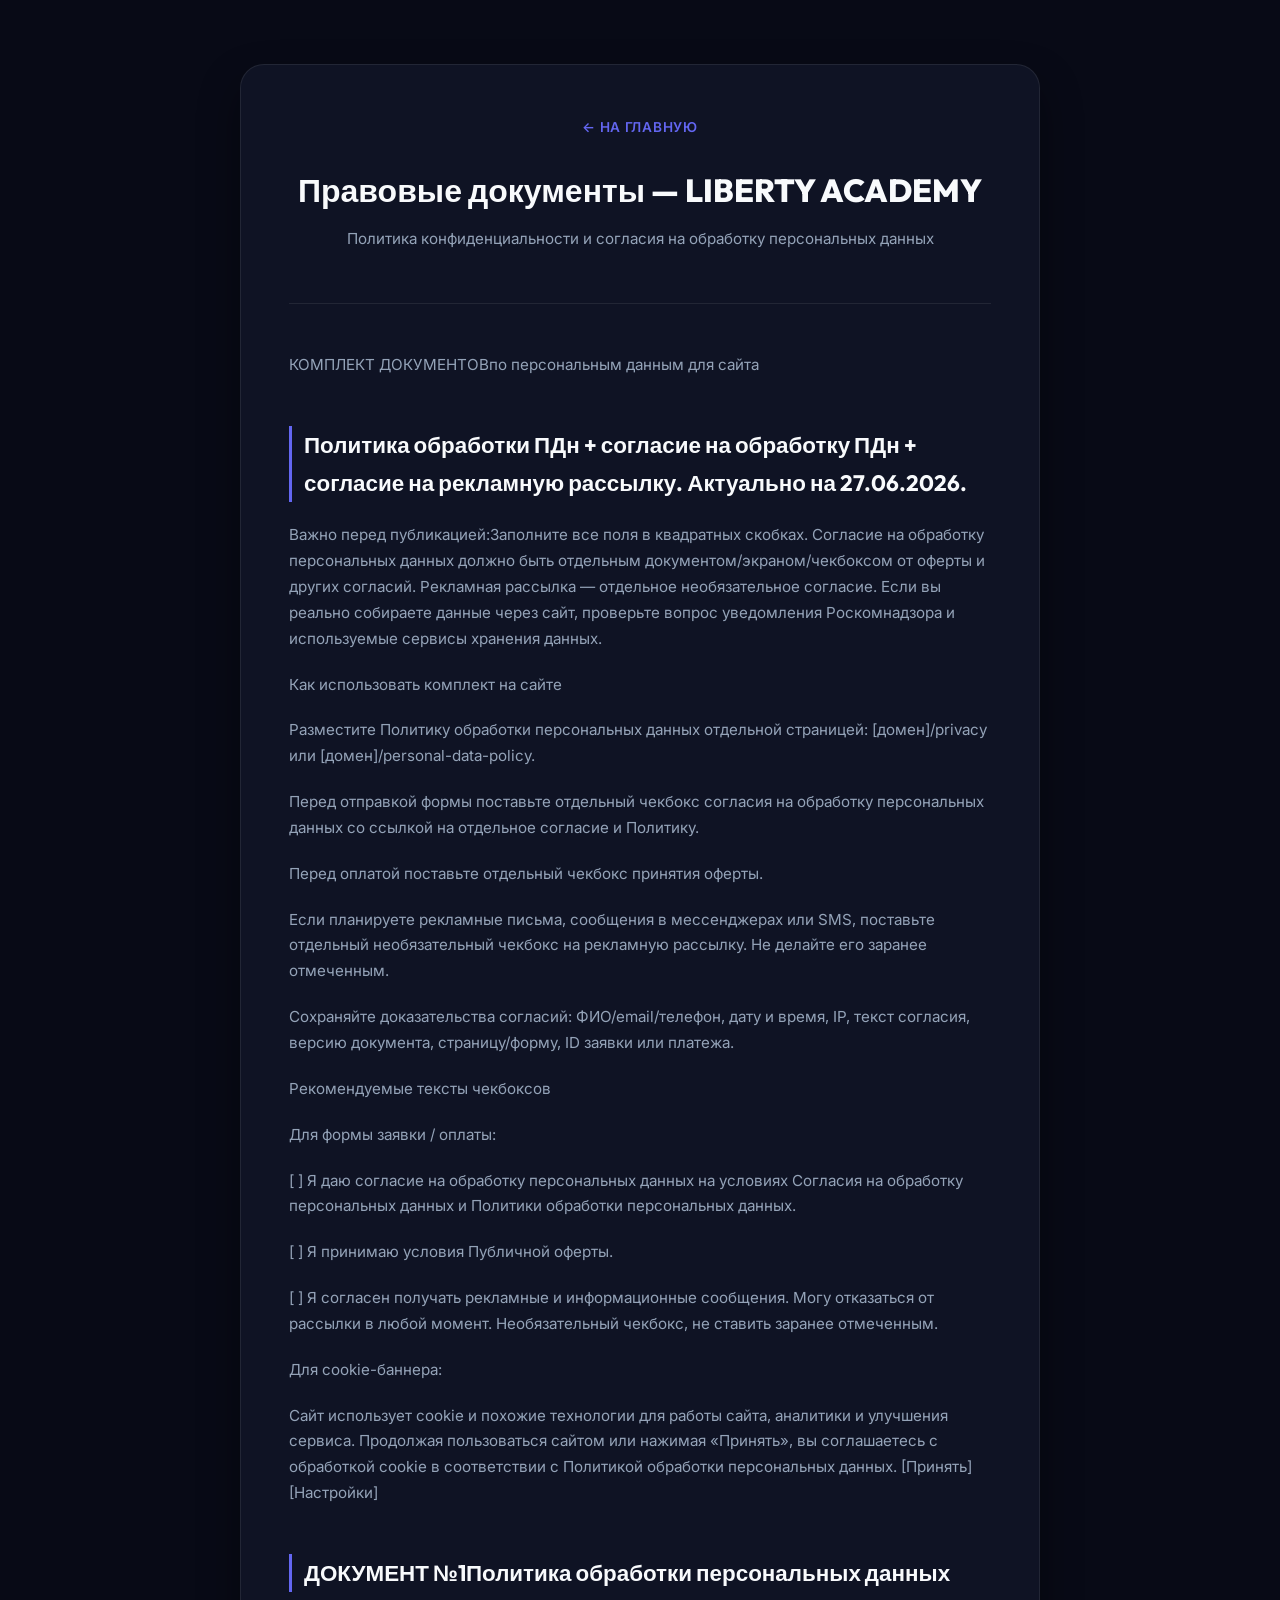
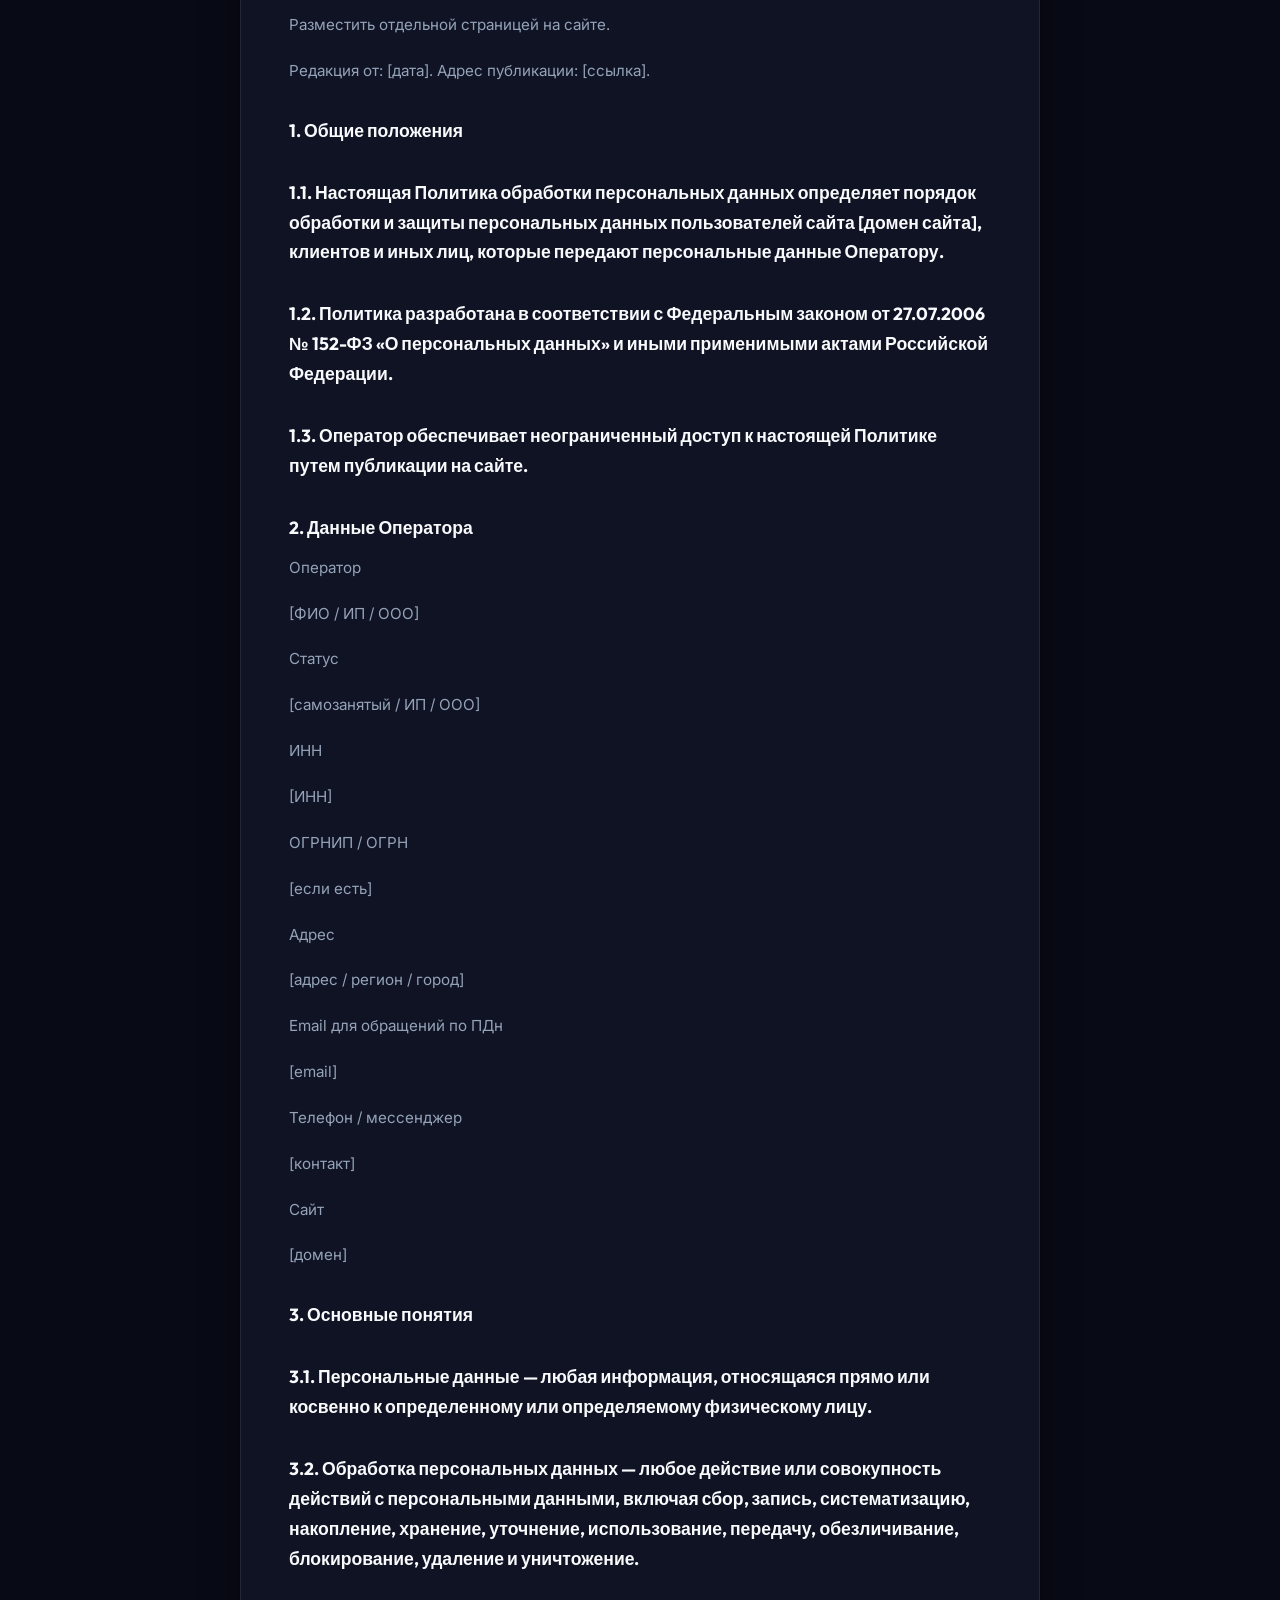
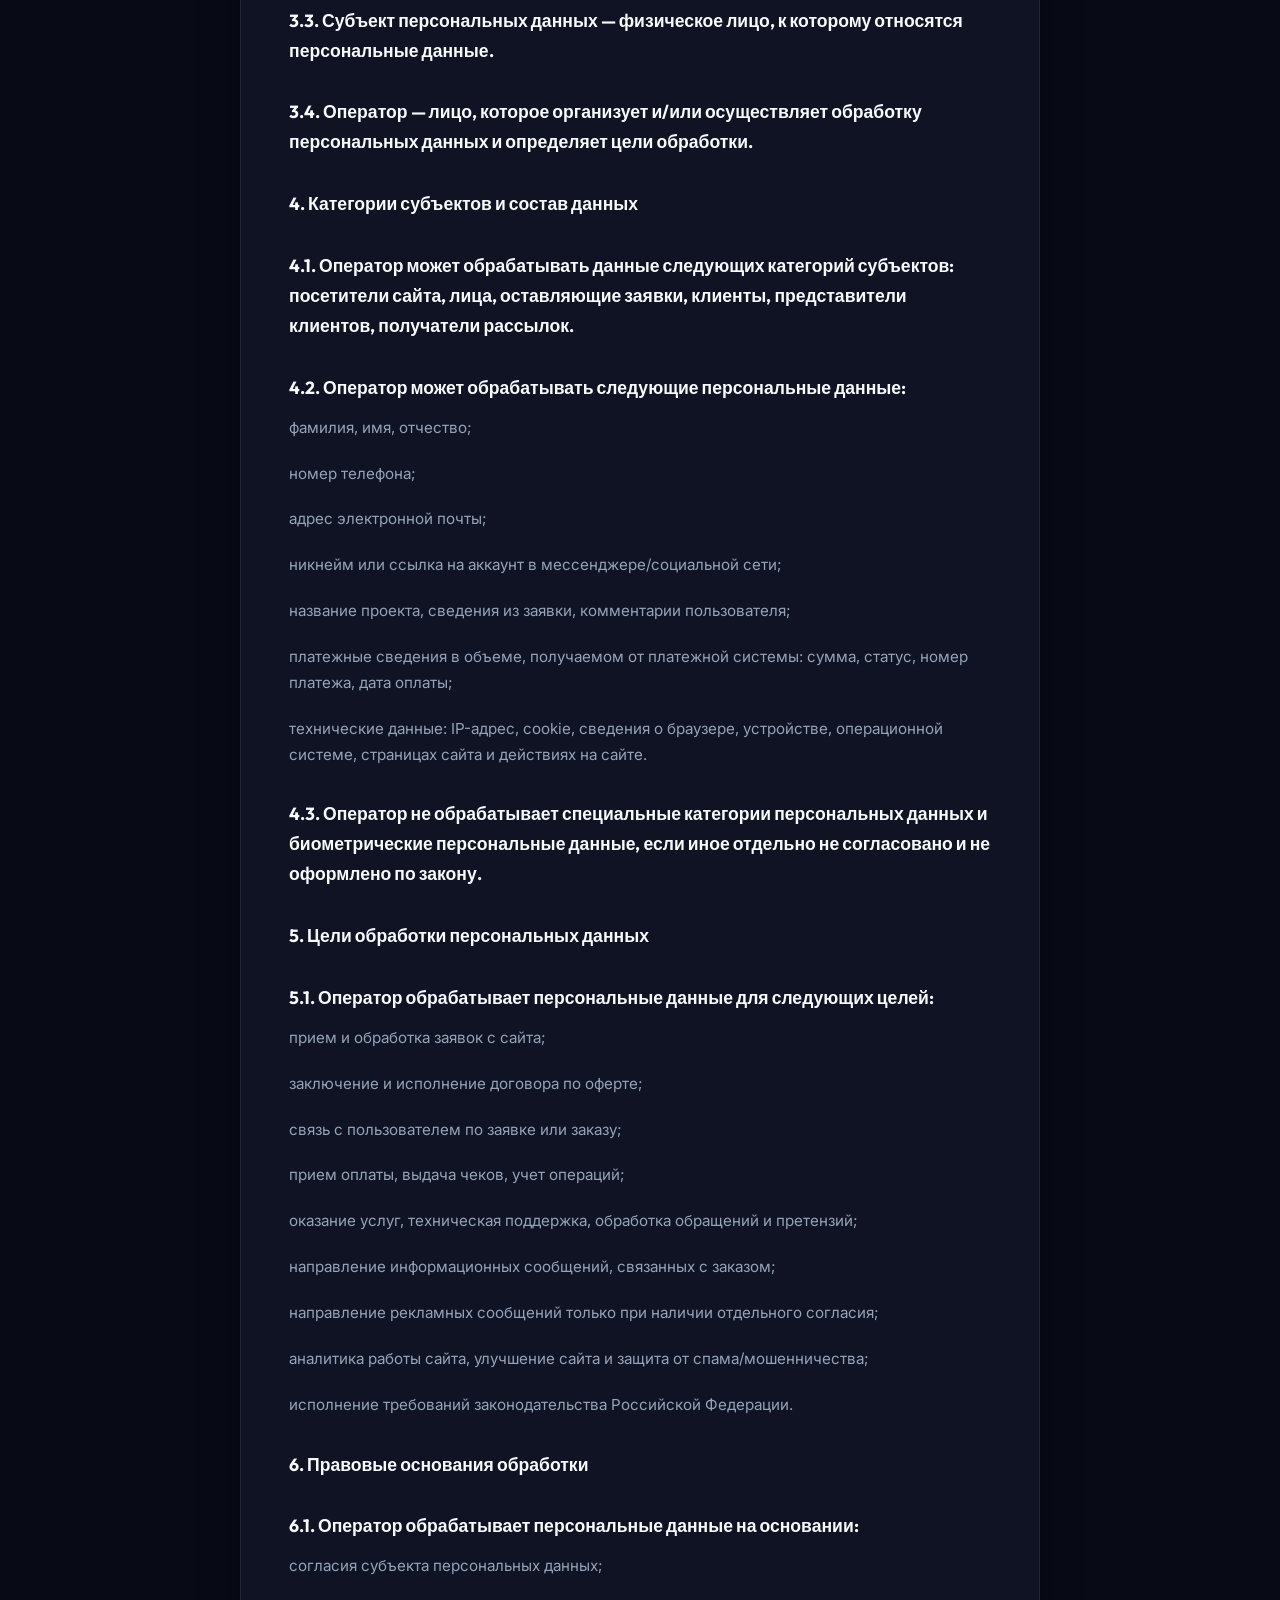
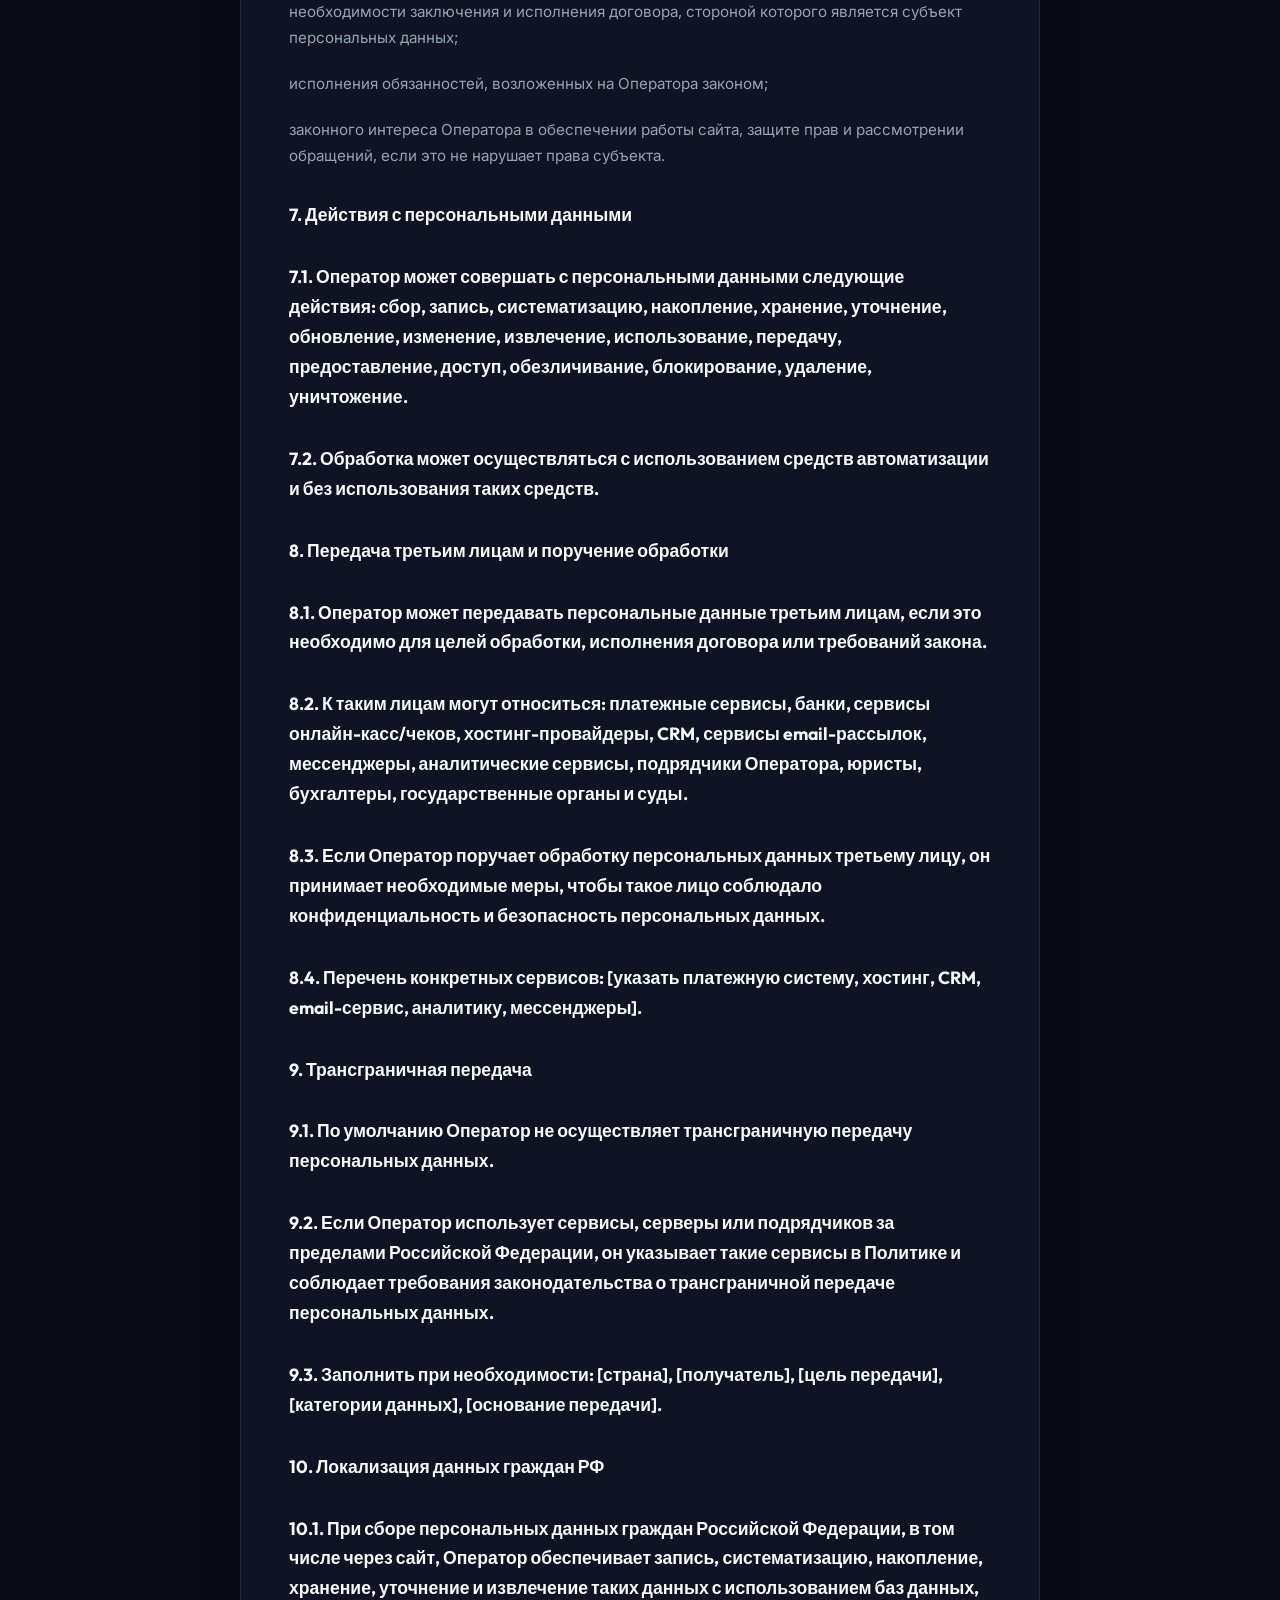
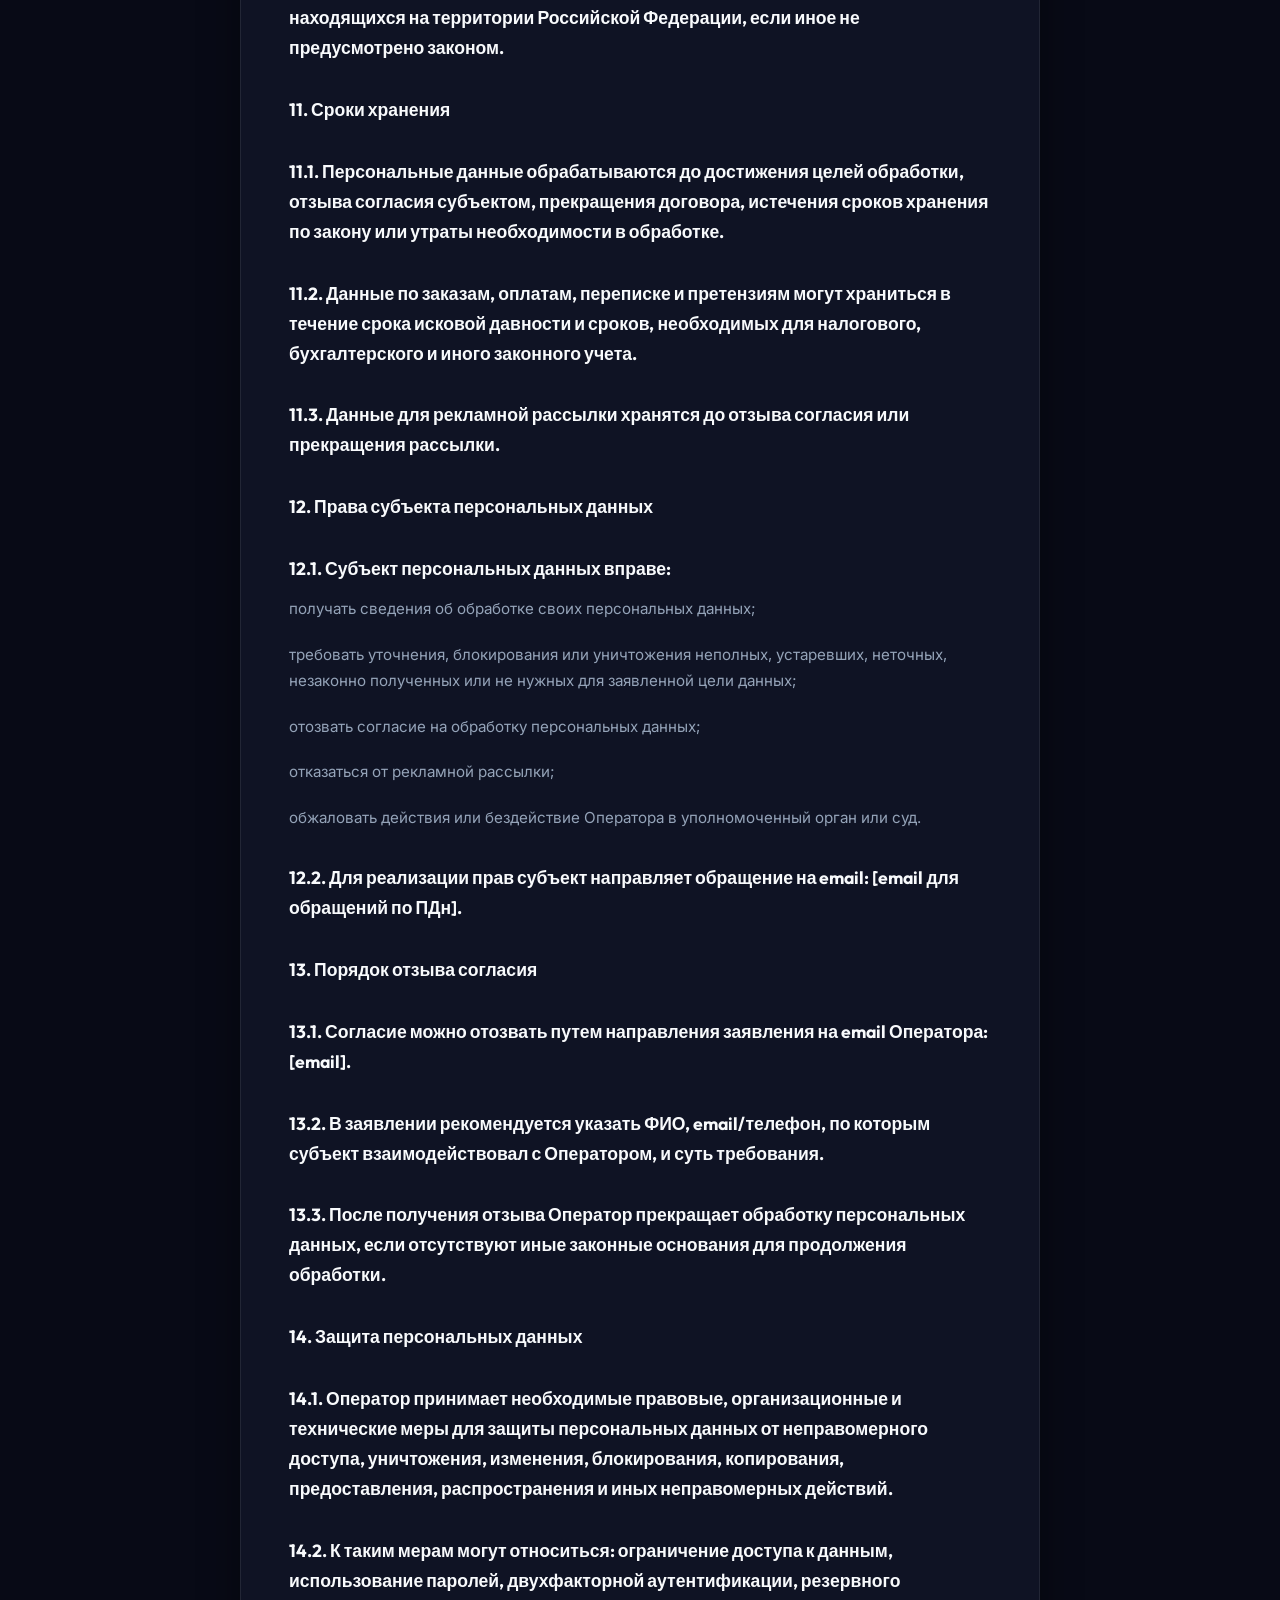
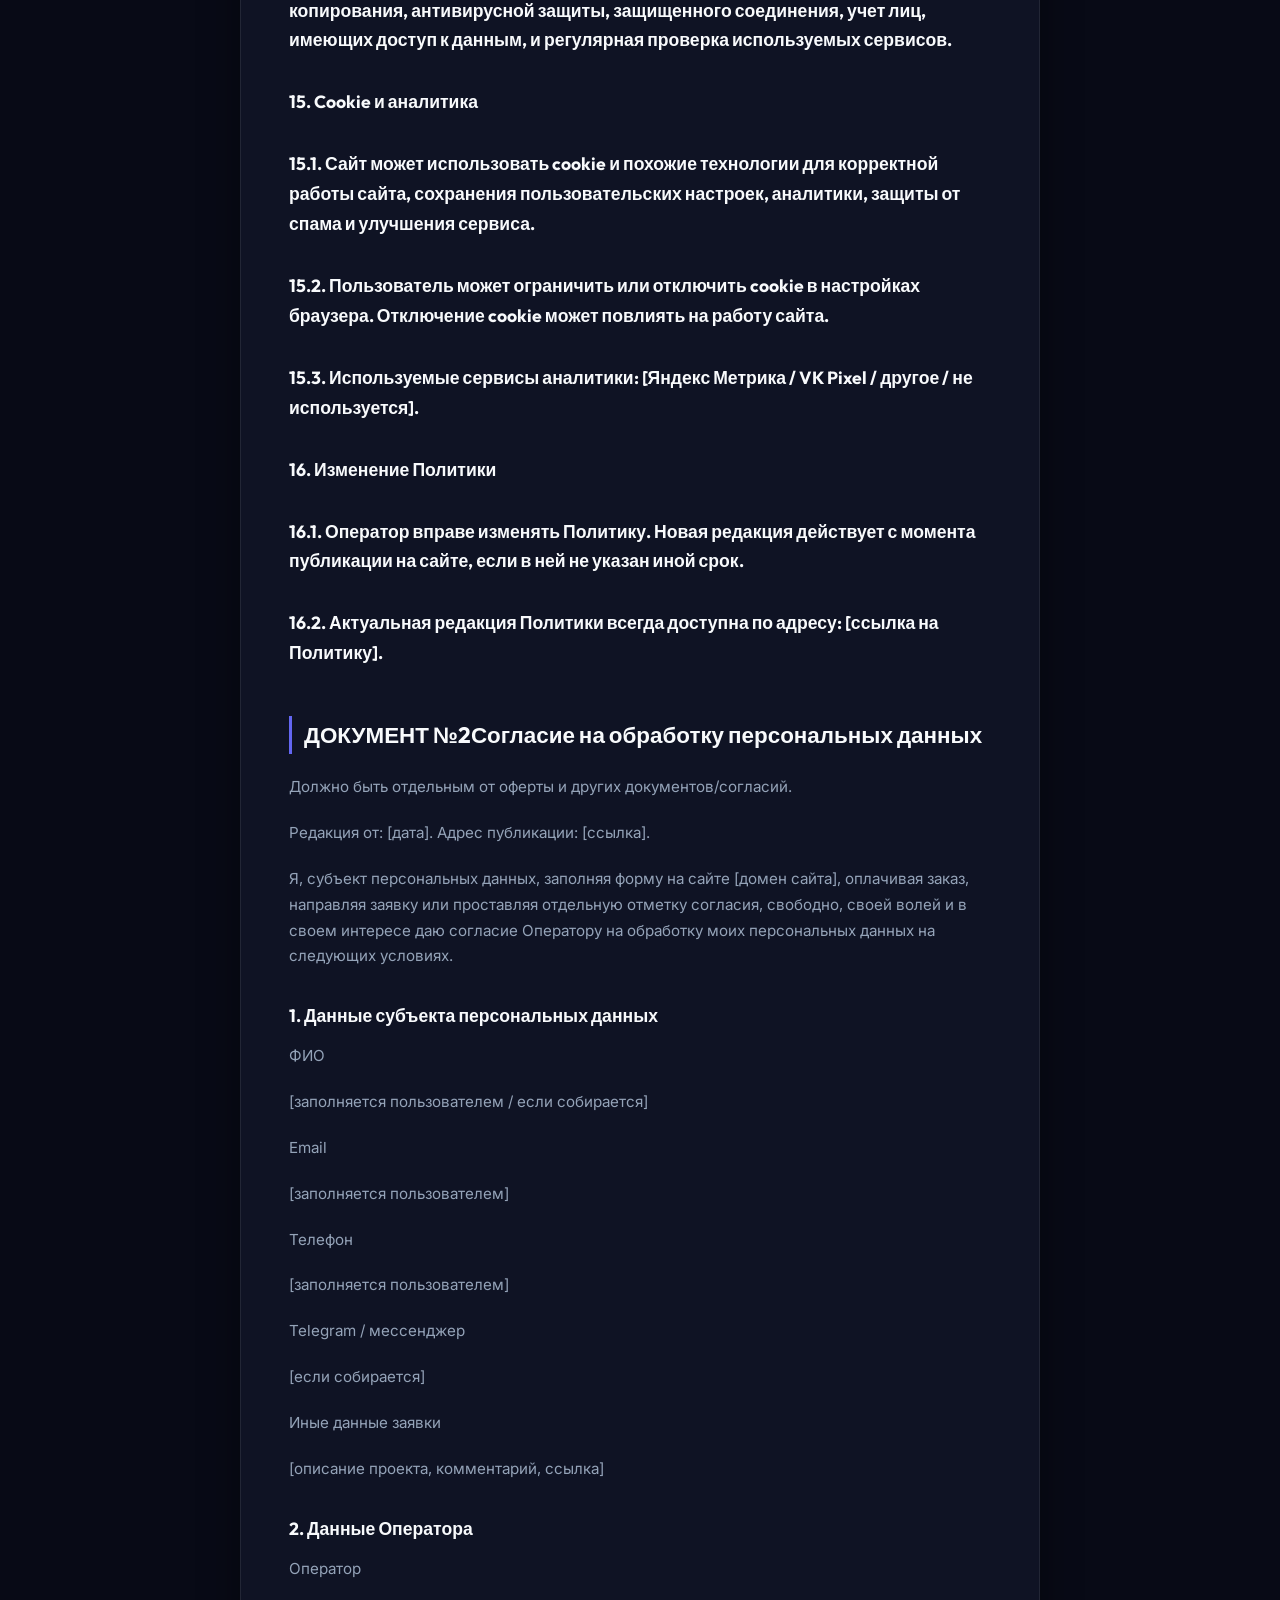
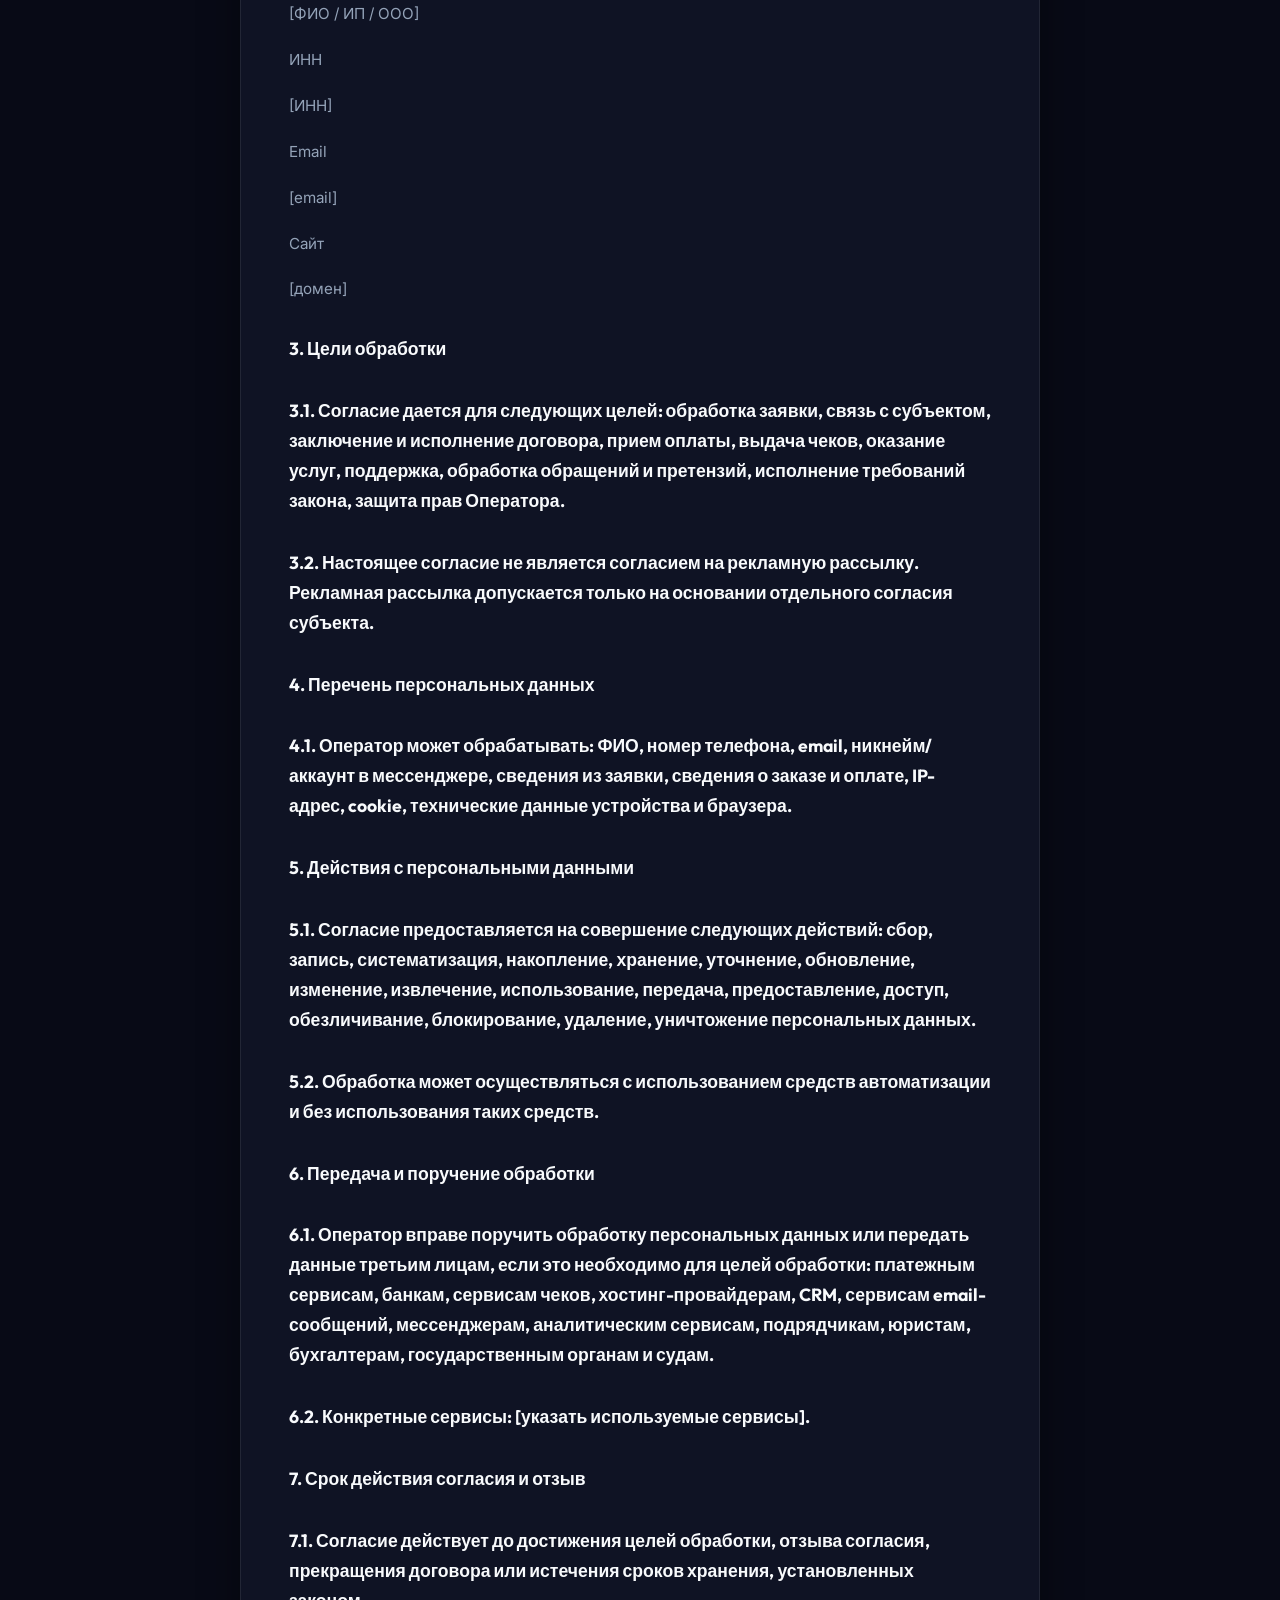
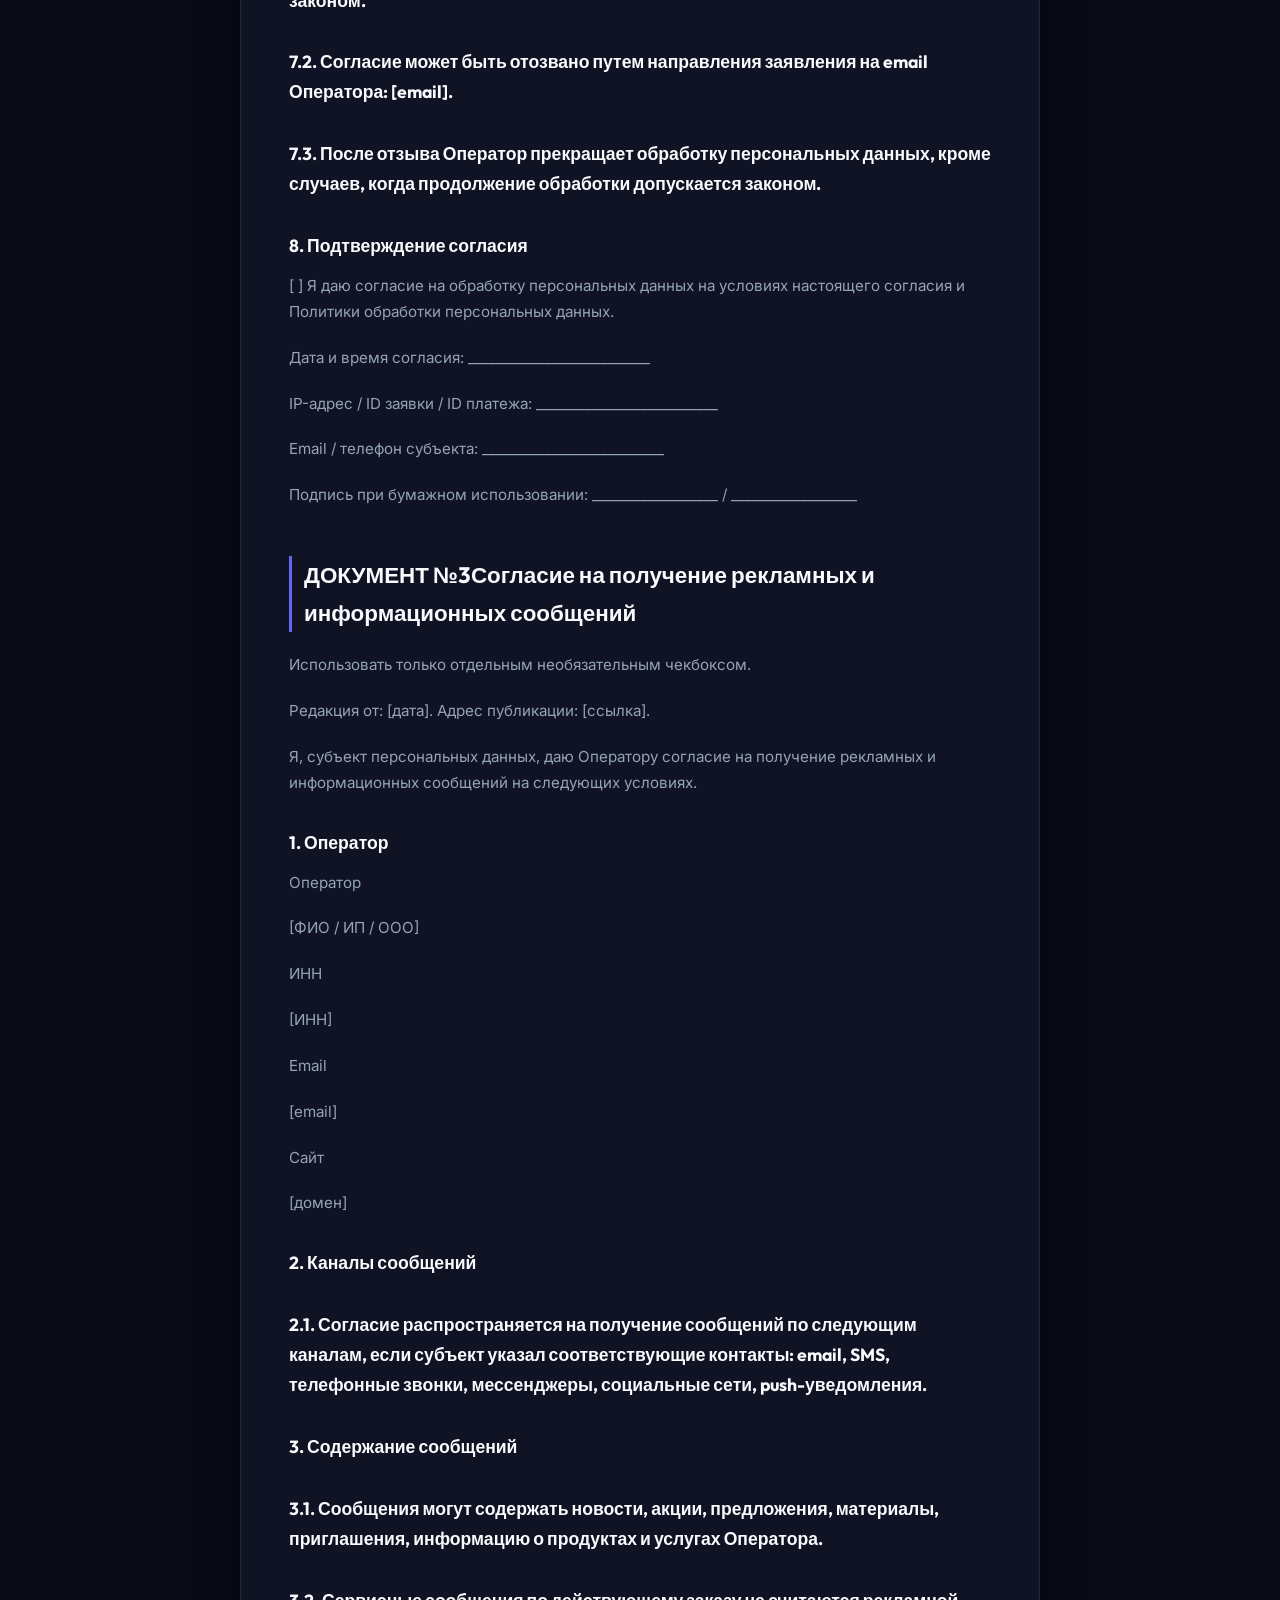
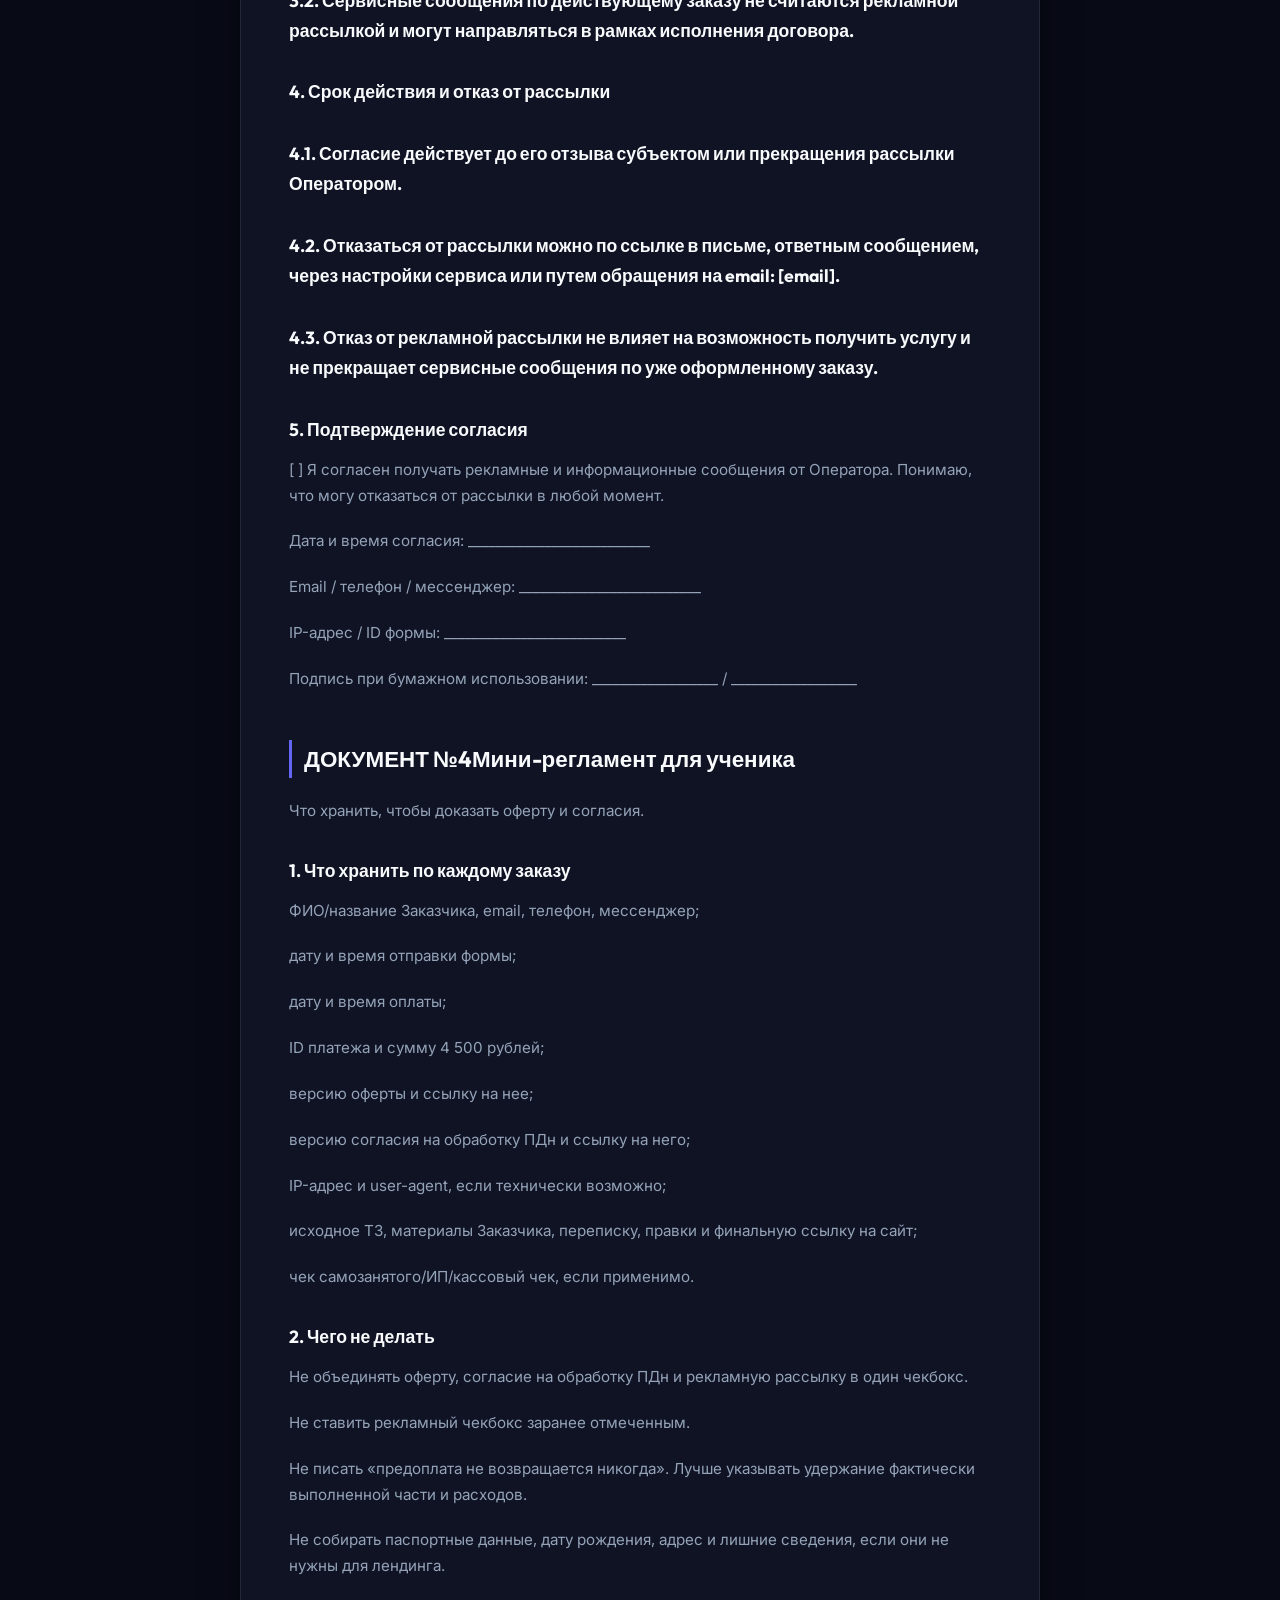
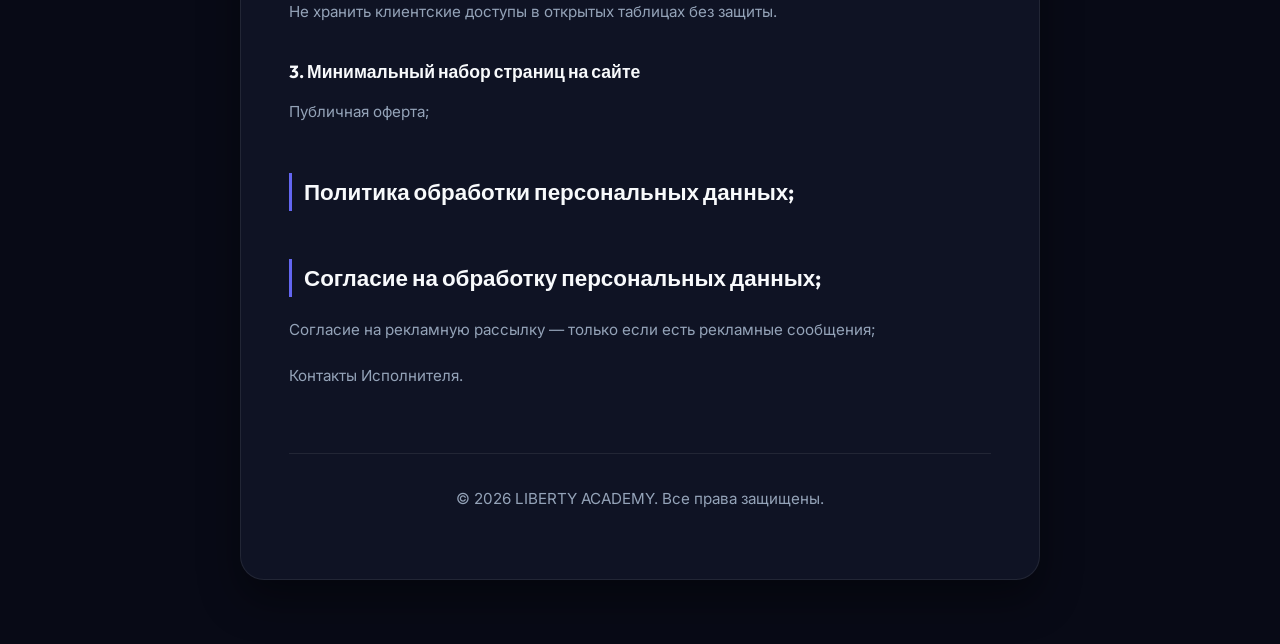
==== commit 6ae3b6f6: "Antigravity Team: Restored original premium layout, integrated Telegram notifications and SQLite dat" ====
--- a/privacy.html
+++ b/privacy.html
@@ -122,7 +122,7 @@
     <div class="privacy-container">
         <header>
             <a href="index.html" class="back-btn">← На главную</a>
-            <h1>Правовые документы — Liberty Academy</h1>
+            <h1>Правовые документы — LIBERTY ACADEMY</h1>
             <p>Политика конфиденциальности и согласия на обработку персональных данных</p>
         </header>
         
@@ -341,7 +341,7 @@
         </main>
         
         <footer>
-            <p>© 2026 Liberty Academy. Все права защищены.</p>
+            <p>© 2026 LIBERTY ACADEMY. Все права защищены.</p>
         </footer>
     </div>
 </body>
